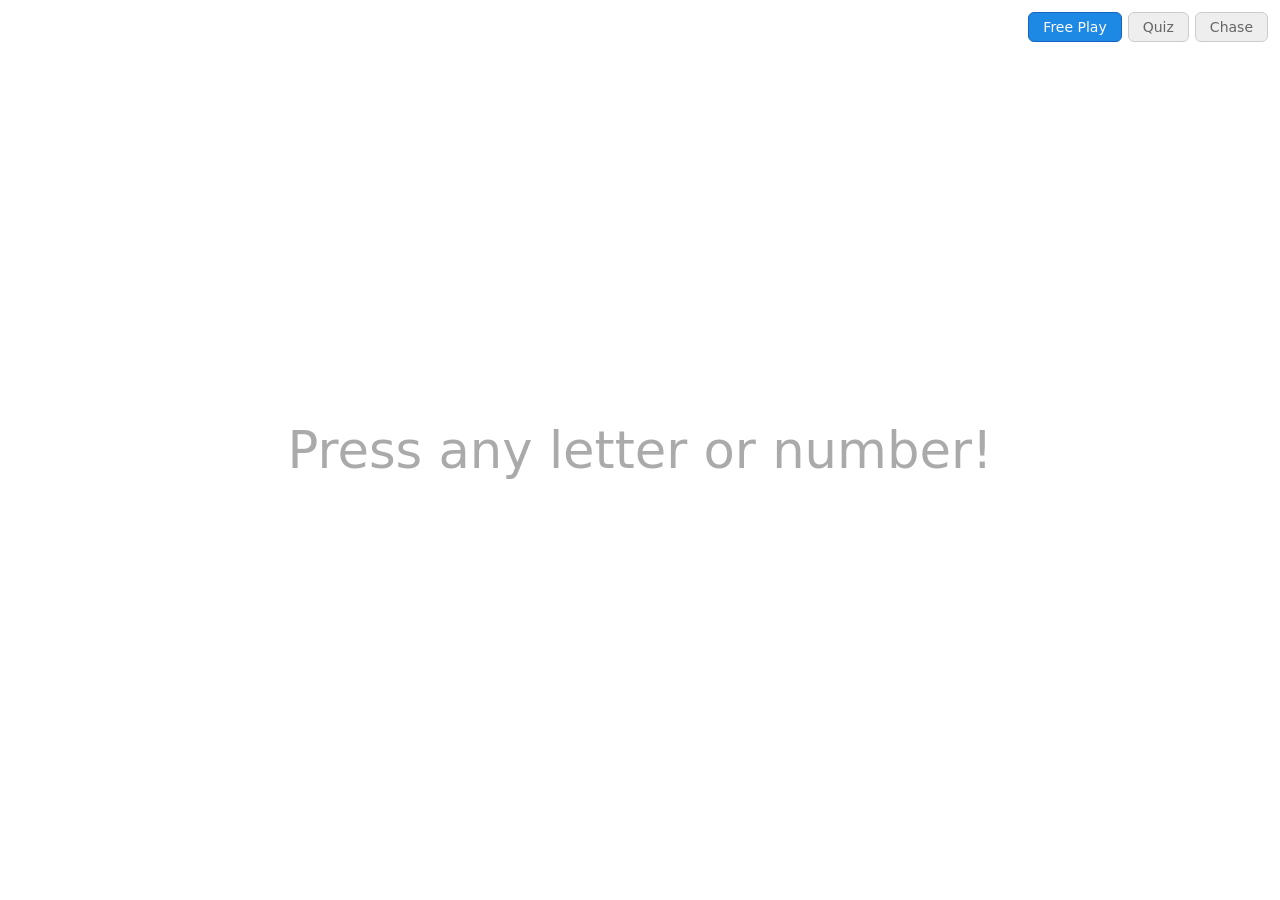
==== index.html @ ce47932e "Responsive height so keyboard isn't cut off on mobile" ====
<!DOCTYPE html>
<html lang="en">
<head>
<meta charset="UTF-8">
<meta name="viewport" content="width=device-width, initial-scale=1.0, maximum-scale=1.0, user-scalable=no">
<title>ABC App</title>
<style>
  * { margin: 0; padding: 0; box-sizing: border-box; }

  body {
    background: #fff;
    width: 100vw;
    height: 100vh; /* fallback for older browsers */
    height: 100dvh;
    overflow: hidden;
    display: flex;
    align-items: center;
    justify-content: center;
    font-family: system-ui, -apple-system, sans-serif;
    user-select: none;
    -webkit-user-select: none;
  }

  #hint {
    font-size: 4vw;
    color: #aaa;
    transition: opacity 0.5s;
  }

  #letter {
    font-size: 50vw;
    font-weight: bold;
    line-height: 1;
    display: none;
  }

  #letter.pop {
    animation: pop 0.2s ease-out;
  }

  #letter.fade-out {
    animation: fade-out 0.5s ease-out forwards;
  }

  @keyframes pop {
    from { transform: scale(0.5); }
    to   { transform: scale(1.0); }
  }

  @keyframes fade-out {
    from { opacity: 1; }
    to   { opacity: 0; }
  }

  /* Mode buttons */
  #mode-buttons {
    position: fixed;
    top: 12px;
    right: 12px;
    z-index: 100;
    display: flex;
    gap: 6px;
  }
  .mode-btn {
    background: #eee;
    border: 1px solid #ccc;
    border-radius: 6px;
    padding: 6px 14px;
    font-size: 14px;
    font-family: system-ui, -apple-system, sans-serif;
    color: #666;
    cursor: pointer;
  }
  .mode-btn:hover { background: #ddd; }
  .mode-btn.active {
    background: #1e88e5;
    border-color: #1565c0;
    color: #fff;
  }
  .mode-btn.active { pointer-events: none; }

  /* Thumbs down overlay */
  #thumbs-down {
    position: fixed;
    bottom: 10vh;
    left: 50%;
    transform: translateX(-50%);
    font-size: 15vw;
    display: none;
    z-index: 50;
    animation: shake 0.4s ease-out;
  }

  @keyframes shake {
    0%, 100% { transform: translateX(-50%) rotate(0deg); }
    20% { transform: translateX(-50%) rotate(-10deg); }
    40% { transform: translateX(-50%) rotate(10deg); }
    60% { transform: translateX(-50%) rotate(-5deg); }
    80% { transform: translateX(-50%) rotate(5deg); }
  }

  /* Celebration emojis */
  .celebration-emoji {
    position: fixed;
    z-index: 55;
    font-size: 12vw;
    pointer-events: none;
    animation: emoji-pop 1.5s ease-out forwards;
  }

  @keyframes emoji-pop {
    0%   { transform: scale(0) rotate(-20deg); opacity: 1; }
    30%  { transform: scale(1.2) rotate(5deg); opacity: 1; }
    50%  { transform: scale(1) rotate(0deg); opacity: 1; }
    100% { transform: scale(1.3) rotate(10deg); opacity: 0; }
  }

  /* Confetti particle */
  .confetti {
    position: fixed;
    pointer-events: none;
    z-index: 60;
    animation: confetti-burst var(--duration) ease-out forwards;
  }

  @keyframes confetti-burst {
    0% {
      transform: translate(0, 0) rotate(0deg);
      opacity: 1;
    }
    100% {
      transform: translate(var(--tx), var(--ty)) rotate(var(--rot));
      opacity: 0;
    }
  }

  #display-area {
    flex: 1;
    display: flex;
    align-items: center;
    justify-content: center;
  }

  #touch-grid {
    display: none;
  }

  @media (pointer: coarse) {
    body {
      flex-direction: column;
    }

    #display-area {
      flex: 0 0 55%;
    }

    #letter {
      font-size: 35vw;
    }

    #touch-grid {
      flex: 1;
      display: grid;
      grid-template-columns: repeat(9, 1fr);
      grid-template-rows: repeat(4, 1fr);
      gap: 4px;
      padding: 8px;
      width: 100%;
    }

    .grid-btn {
      border: none;
      border-radius: 8px;
      background: #f0f0f0;
      font-size: 5vw;
      font-weight: bold;
      font-family: system-ui, -apple-system, sans-serif;
      color: #333;
      cursor: pointer;
      -webkit-tap-highlight-color: transparent;
    }
    .grid-btn:active {
      background: #ddd;
      transform: scale(0.95);
    }

    #thumbs-down {
      bottom: auto;
      top: 35%;
      font-size: 10vw;
    }

    .celebration-emoji {
      font-size: 8vw;
    }
  }

  /* Chase mode */
  #chase-arena {
    display: none;
    position: fixed;
    inset: 0;
    z-index: 10;
  }

  .chase-char {
    position: absolute;
    font-weight: bold;
    line-height: 1;
    cursor: pointer;
    -webkit-tap-highlight-color: transparent;
  }
  .chase-char:active {
    transform: scale(0.9);
  }
</style>
</head>
<body>

<div id="mode-buttons">
  <button class="mode-btn active" data-mode="freeplay">Free Play</button>
  <button class="mode-btn" data-mode="quiz">Quiz</button>
  <button class="mode-btn" data-mode="chase">Chase</button>
</div>
<div id="display-area">
  <div id="hint">Press any letter or number!</div>
  <div id="letter"></div>
</div>
<div id="touch-grid"></div>
<div id="chase-arena"></div>
<div id="thumbs-down">👎</div>
<div id="confetti-container"></div>

<script>
const COLORS = [
  '#e53935', '#ff6d00', '#ffab00', '#43a047',
  '#1e88e5', '#8e24aa', '#d81b60', '#00897b',
  '#3949ab', '#f4511e'
];

const NUMBER_WORDS = {
  '0': 'zero', '1': 'one', '2': 'two', '3': 'three', '4': 'four',
  '5': 'five', '6': 'six', '7': 'seven', '8': 'eight', '9': 'nine'
};

const CHARS = 'ABCDEFGHIJKLMNOPQRSTUVWXYZ0123456789';

const hint = document.getElementById('hint');
const letter = document.getElementById('letter');
const modeBtns = document.querySelectorAll('.mode-btn');
const thumbsDown = document.getElementById('thumbs-down');
const touchGrid = document.getElementById('touch-grid');
const isTouch = window.matchMedia('(pointer: coarse)').matches;

let lastColor = '';
let mode = 'freeplay';
let currentTarget = '';
let quizLocked = false; // prevents input during correct-answer celebration
let fadeTimer = null;

// --- Chase state ---
const chaseArena = document.getElementById('chase-arena');
let chaseDifficulty = 0;
let chaseChars = [];
let chaseAnimId = null;
let chaseTarget = '';
let chasePaused = false;
let chaseRepeatId = null;
let lastFrameTime = 0;

// --- Audio ---
let audioCtx = null;
function getAudioCtx() {
  if (!audioCtx) audioCtx = new (window.AudioContext || window.webkitAudioContext)();
  if (audioCtx.state === 'suspended') audioCtx.resume();
  return audioCtx;
}

function playChime() {
  const ctx = getAudioCtx();
  const notes = [523.25, 659.25, 783.99]; // C5, E5, G5
  notes.forEach((freq, i) => {
    const osc = ctx.createOscillator();
    const gain = ctx.createGain();
    osc.type = 'sine';
    osc.frequency.value = freq;
    gain.gain.value = 0.15;
    gain.gain.setTargetAtTime(0, ctx.currentTime + i * 0.1 + 0.08, 0.02);
    osc.connect(gain);
    gain.connect(ctx.destination);
    osc.start(ctx.currentTime + i * 0.1);
    osc.stop(ctx.currentTime + i * 0.1 + 0.2);
  });
}

function playBuzzer() {
  const ctx = getAudioCtx();
  const osc = ctx.createOscillator();
  const gain = ctx.createGain();
  osc.type = 'sawtooth';
  osc.frequency.value = 200;
  gain.gain.value = 0.08;
  gain.gain.setTargetAtTime(0, ctx.currentTime + 0.25, 0.03);
  osc.connect(gain);
  gain.connect(ctx.destination);
  osc.start();
  osc.stop(ctx.currentTime + 0.35);
}

// --- Confetti ---
const confettiContainer = document.getElementById('confetti-container');

function spawnConfetti() {
  const count = 60;
  const shapes = ['square', 'circle'];
  for (let i = 0; i < count; i++) {
    const el = document.createElement('div');
    el.className = 'confetti';

    // Random size
    const size = 8 + Math.random() * 14;
    el.style.width = size + 'px';
    el.style.height = size + 'px';
    if (shapes[Math.floor(Math.random() * 2)] === 'circle') {
      el.style.borderRadius = '50%';
    }

    el.style.background = COLORS[Math.floor(Math.random() * COLORS.length)];

    // Start from center of screen
    el.style.left = '50vw';
    el.style.top = '50vh';

    // Random direction and distance via CSS custom properties
    const angle = Math.random() * 2 * Math.PI;
    const dist = 40 + Math.random() * 55;
    const tx = Math.cos(angle) * dist;
    const ty = Math.sin(angle) * dist;
    const rot = Math.random() * 720 - 360;
    const duration = 1.0 + Math.random() * 0.8;

    el.style.setProperty('--tx', tx + 'vw');
    el.style.setProperty('--ty', ty + 'vh');
    el.style.setProperty('--rot', rot + 'deg');
    el.style.setProperty('--duration', duration + 's');

    document.body.appendChild(el);

    // Cleanup after animation
    setTimeout(() => el.remove(), duration * 1000 + 50);
  }
}

// --- Celebration emojis ---
function showCelebrationEmojis() {
  const emojis = ['👍', '🎉'];
  const positions = [
    { left: '15vw', top: '25vh' },
    { right: '15vw', top: '25vh' },
  ];
  emojis.forEach((emoji, i) => {
    const el = document.createElement('div');
    el.className = 'celebration-emoji';
    el.textContent = emoji;
    Object.assign(el.style, positions[i]);
    document.body.appendChild(el);
    setTimeout(() => el.remove(), 1600);
  });
}

// --- Display helpers ---
function pickColor() {
  let color;
  do {
    color = COLORS[Math.floor(Math.random() * COLORS.length)];
  } while (color === lastColor);
  lastColor = color;
  return color;
}

function showChar(ch, color) {
  clearTimeout(fadeTimer);
  hint.style.display = 'none';
  letter.style.display = 'block';
  letter.style.opacity = '1';
  letter.textContent = ch;
  letter.style.color = color;
  letter.classList.remove('pop', 'fade-out');
  void letter.offsetWidth;
  letter.classList.add('pop');
}

function scheduleFade() {
  clearTimeout(fadeTimer);
  fadeTimer = setTimeout(() => {
    letter.classList.add('fade-out');
  }, 1500);
}

function speakChar(ch) {
  speechSynthesis.cancel();
  const text = NUMBER_WORDS[ch] || ch.toLowerCase();
  const u = new SpeechSynthesisUtterance(text);
  u.rate = 0.9;
  speechSynthesis.speak(u);
}

// --- Quiz logic ---
function pickQuizTarget() {
  let ch;
  do {
    ch = CHARS[Math.floor(Math.random() * CHARS.length)];
  } while (ch === currentTarget);
  currentTarget = ch;
}

function startQuizRound() {
  quizLocked = false;
  thumbsDown.style.display = 'none';
  pickQuizTarget();
  showChar(currentTarget, pickColor());
  speakChar(currentTarget);
}

function showThumbsDown() {
  thumbsDown.style.display = 'block';
  // Re-trigger shake animation
  thumbsDown.style.animation = 'none';
  void thumbsDown.offsetWidth;
  thumbsDown.style.animation = 'shake 0.4s ease-out';
  setTimeout(() => { thumbsDown.style.display = 'none'; }, 800);
}

// --- Chase mode ---
function getChaseParams() {
  const count = Math.min(3 + Math.floor(chaseDifficulty / 2), 8);
  const speed = 100 + chaseDifficulty * 10;
  const fontSize = Math.max(10, 18 - count);
  return { count, speed, fontSize };
}

function startChaseRound() {
  if (chaseAnimId) { cancelAnimationFrame(chaseAnimId); chaseAnimId = null; }
  chasePaused = false;
  thumbsDown.style.display = 'none';
  chaseChars.forEach(c => c.el.remove());
  chaseChars = [];

  const { count, speed, fontSize } = getChaseParams();
  const shuffled = CHARS.split('').sort(() => Math.random() - 0.5).slice(0, count);
  const colors = [...COLORS].sort(() => Math.random() - 0.5);
  chaseTarget = shuffled[Math.floor(Math.random() * shuffled.length)];

  shuffled.forEach((ch, i) => {
    const el = document.createElement('div');
    el.className = 'chase-char';
    el.textContent = ch;
    el.style.fontSize = fontSize + 'vmin';
    el.style.color = colors[i % colors.length];
    chaseArena.appendChild(el);
    chaseChars.push({ el, ch, x: 0, y: 0, vx: 0, vy: 0, w: 0, h: 0 });
  });

  // Measure after DOM insertion, then position and start animation
  requestAnimationFrame(() => {
    chaseChars.forEach(c => {
      c.w = c.el.offsetWidth;
      c.h = c.el.offsetHeight;
      c.x = Math.random() * (window.innerWidth - c.w);
      c.y = Math.random() * (window.innerHeight - c.h);
      const angle = Math.random() * 2 * Math.PI;
      c.vx = Math.cos(angle) * speed;
      c.vy = Math.sin(angle) * speed;
      c.el.style.left = c.x + 'px';
      c.el.style.top = c.y + 'px';
    });
    lastFrameTime = 0;
    chaseAnimId = requestAnimationFrame(animateChase);
  });

  speakChar(chaseTarget);
  clearInterval(chaseRepeatId);
  chaseRepeatId = setInterval(() => {
    if (!chasePaused) {
      const text = NUMBER_WORDS[chaseTarget] || chaseTarget.toLowerCase();
      const u = new SpeechSynthesisUtterance(text);
      u.rate = 0.9;
      speechSynthesis.speak(u);
    }
  }, 5000);
}

function animateChase(timestamp) {
  if (!lastFrameTime) lastFrameTime = timestamp;
  const dt = Math.min((timestamp - lastFrameTime) / 1000, 0.05);
  lastFrameTime = timestamp;

  if (!chasePaused) {
    const W = window.innerWidth;
    const H = window.innerHeight;
    chaseChars.forEach(c => {
      c.x += c.vx * dt;
      c.y += c.vy * dt;
      if (c.x < 0) { c.x = 0; c.vx = Math.abs(c.vx); }
      if (c.y < 0) { c.y = 0; c.vy = Math.abs(c.vy); }
      if (c.x + c.w > W) { c.x = W - c.w; c.vx = -Math.abs(c.vx); }
      if (c.y + c.h > H) { c.y = H - c.h; c.vy = -Math.abs(c.vy); }
      c.el.style.left = c.x + 'px';
      c.el.style.top = c.y + 'px';
    });

    // Character-to-character collisions
    for (let i = 0; i < chaseChars.length; i++) {
      for (let j = i + 1; j < chaseChars.length; j++) {
        const a = chaseChars[i], b = chaseChars[j];
        const overlapX = Math.min(a.x + a.w, b.x + b.w) - Math.max(a.x, b.x);
        const overlapY = Math.min(a.y + a.h, b.y + b.h) - Math.max(a.y, b.y);
        if (overlapX > 0 && overlapY > 0) {
          if (overlapX < overlapY) {
            const half = overlapX / 2;
            if (a.x < b.x) { a.x -= half; b.x += half; }
            else { a.x += half; b.x -= half; }
            const tmp = a.vx; a.vx = b.vx; b.vx = tmp;
          } else {
            const half = overlapY / 2;
            if (a.y < b.y) { a.y -= half; b.y += half; }
            else { a.y += half; b.y -= half; }
            const tmp = a.vy; a.vy = b.vy; b.vy = tmp;
          }
          a.el.style.left = a.x + 'px'; a.el.style.top = a.y + 'px';
          b.el.style.left = b.x + 'px'; b.el.style.top = b.y + 'px';
        }
      }
    }
  }

  chaseAnimId = requestAnimationFrame(animateChase);
}

function onChaseClick(e) {
  if (chasePaused) return;

  const x = e.clientX;
  const y = e.clientY;
  const margin = 30;

  const hits = chaseChars.filter(c =>
    x >= c.x - margin && x <= c.x + c.w + margin &&
    y >= c.y - margin && y <= c.y + c.h + margin
  );

  if (hits.length === 0) return;

  if (hits.some(c => c.ch === chaseTarget)) {
    chasePaused = true;
    chaseDifficulty = Math.min(chaseDifficulty + 1, 15);
    spawnConfetti();
    showCelebrationEmojis();
    playChime();
    setTimeout(startChaseRound, 2000);
  } else {
    chaseDifficulty = Math.max(chaseDifficulty - 1, 0);
    showThumbsDown();
    playBuzzer();
  }
}

chaseArena.addEventListener('click', onChaseClick);

function stopChase() {
  if (chaseAnimId) { cancelAnimationFrame(chaseAnimId); chaseAnimId = null; }
  clearInterval(chaseRepeatId);
  chaseChars.forEach(c => c.el.remove());
  chaseChars = [];
}

// --- Mode toggle ---
function setMode(newMode) {
  if (mode === 'chase') stopChase();

  mode = newMode;
  modeBtns.forEach(btn => btn.classList.toggle('active', btn.dataset.mode === mode));
  thumbsDown.style.display = 'none';
  quizLocked = false;

  const inChase = mode === 'chase';
  document.getElementById('display-area').style.display = inChase ? 'none' : '';
  touchGrid.style.display = inChase ? 'none' : '';
  chaseArena.style.display = inChase ? 'block' : 'none';

  if (mode === 'quiz') {
    startQuizRound();
  } else if (mode === 'chase') {
    chaseDifficulty = 0;
    startChaseRound();
  } else {
    letter.style.display = 'none';
    hint.style.display = 'block';
    hint.textContent = isTouch ? 'Tap any letter or number!' : 'Press any letter or number!';
    currentTarget = '';
  }
}

modeBtns.forEach(btn => {
  btn.addEventListener('click', function() {
    setMode(btn.dataset.mode);
    btn.blur();
  });
});

// --- Input handling ---
function handleChar(key) {
  if (mode === 'chase') return;
  if (mode === 'freeplay') {
    showChar(key, pickColor());
    speakChar(key);
    scheduleFade();
  } else {
    if (quizLocked) return;
    if (key === currentTarget) {
      quizLocked = true;
      spawnConfetti();
      showCelebrationEmojis();
      playChime();
      setTimeout(startQuizRound, 2000);
    } else {
      showThumbsDown();
      playBuzzer();
    }
  }
}

// --- Touch grid ---
CHARS.split('').forEach(ch => {
  const btn = document.createElement('button');
  btn.className = 'grid-btn';
  btn.textContent = ch;
  btn.addEventListener('click', () => handleChar(ch));
  touchGrid.appendChild(btn);
});

if (isTouch) {
  hint.textContent = 'Tap any letter or number!';
}

// --- Keydown handler ---
document.addEventListener('keydown', function(e) {
  if (e.metaKey || e.ctrlKey || e.altKey || e.repeat) return;
  const key = e.key.toUpperCase();
  if (!/^[A-Z0-9]$/.test(key)) return;
  e.preventDefault();
  handleChar(key);
});
</script>
</body>
</html>
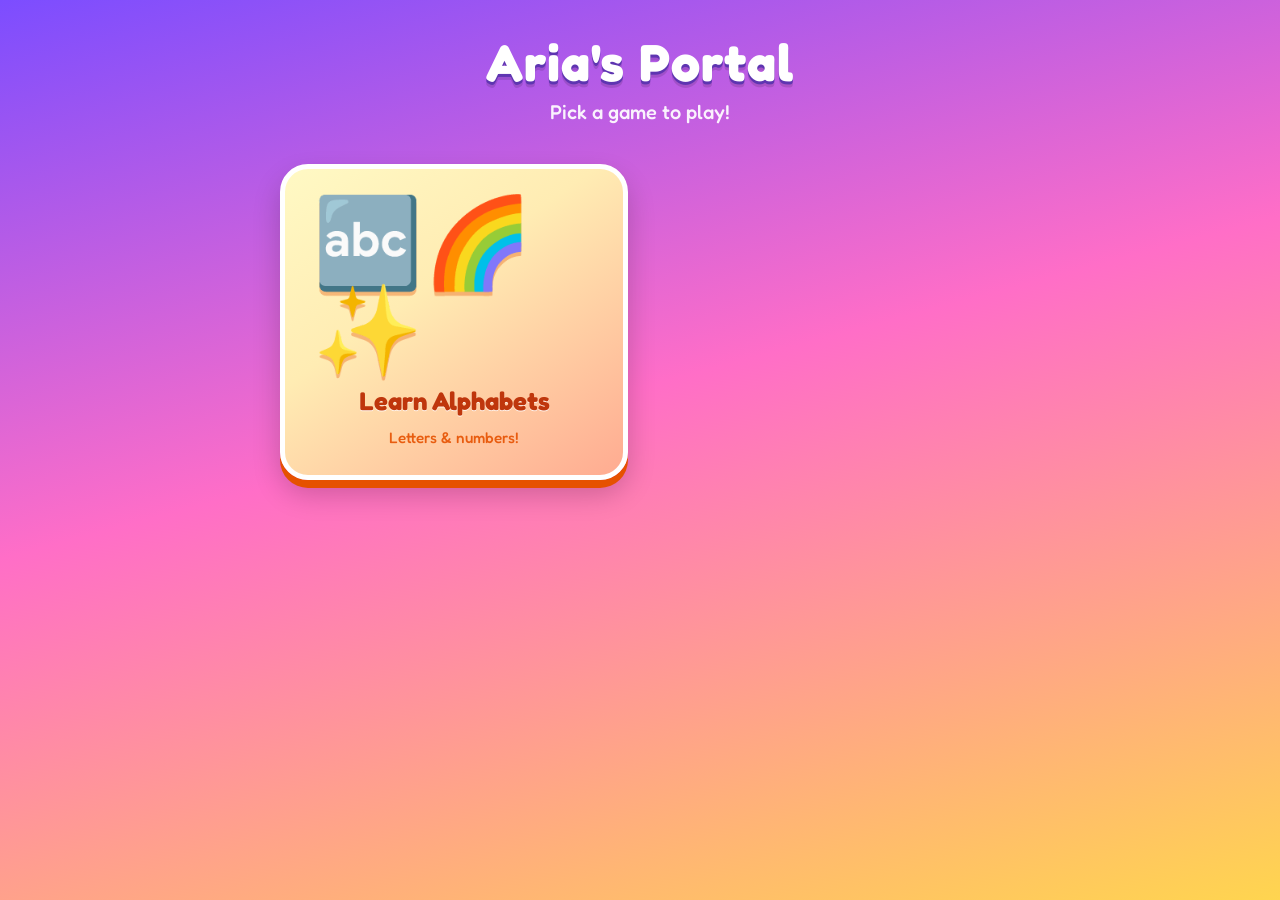
==== commit 7f3902a0: "Split portal and Learn Alphabets into index.html and alphabet.html Portal landing links to alphabet." ====
--- a/index.html
+++ b/index.html
@@ -3,654 +3,140 @@
 <head>
 <meta charset="UTF-8">
 <meta name="viewport" content="width=device-width, initial-scale=1.0, maximum-scale=1.0, user-scalable=no">
-<title>ABC App</title>
+<title>Aria's Portal</title>
+<link rel="preconnect" href="https://fonts.googleapis.com">
+<link rel="preconnect" href="https://fonts.gstatic.com" crossorigin>
+<link href="https://fonts.googleapis.com/css2?family=Fredoka:wght@500;600;700&display=swap" rel="stylesheet">
 <style>
   * { margin: 0; padding: 0; box-sizing: border-box; }
 
   body {
-    background: #fff;
-    width: 100vw;
-    height: 100vh; /* fallback for older browsers */
-    height: 100dvh;
-    overflow: hidden;
+    min-height: 100dvh;
+    width: 100%;
+    overflow: auto;
     display: flex;
+    flex-direction: column;
+    align-items: center;
+    padding: clamp(1rem, 4vw, 2rem);
+    font-family: "Fredoka", system-ui, sans-serif;
+    user-select: none;
+    -webkit-user-select: none;
+    background: linear-gradient(165deg, #7c4dff 0%, #ff6ec7 45%, #ffd54f 100%);
+  }
+
+  .portal-header {
+    text-align: center;
+    margin-bottom: clamp(1.25rem, 5vw, 2.5rem);
+  }
+
+  .portal-title {
+    font-size: clamp(2rem, 8vw, 3.25rem);
+    font-weight: 700;
+    color: #fff;
+    text-shadow:
+      0 3px 0 #5e35b1,
+      0 6px 0 rgba(0, 0, 0, 0.12);
+    letter-spacing: 0.02em;
+    line-height: 1.15;
+  }
+
+  .portal-sub {
+    margin-top: 0.5rem;
+    font-size: clamp(1rem, 3.5vw, 1.25rem);
+    font-weight: 500;
+    color: rgba(255, 255, 255, 0.92);
+  }
+
+  .game-grid {
+    display: grid;
+    grid-template-columns: repeat(auto-fill, minmax(min(280px, 100%), 1fr));
+    gap: clamp(1rem, 4vw, 1.5rem);
+    width: 100%;
+    max-width: 720px;
+  }
+
+  .game-tile {
+    display: flex;
+    flex-direction: column;
     align-items: center;
     justify-content: center;
-    font-family: system-ui, -apple-system, sans-serif;
-    user-select: none;
-    -webkit-user-select: none;
+    gap: 0.75rem;
+    padding: clamp(1.25rem, 4vw, 1.75rem);
+    border-radius: 28px;
+    text-decoration: none;
+    color: inherit;
+    background: linear-gradient(145deg, #fff9c4 0%, #ffecb3 40%, #ffab91 100%);
+    border: 5px solid #fff;
+    box-shadow:
+      0 8px 0 #e65100,
+      0 14px 28px rgba(0, 0, 0, 0.2);
+    transform: translateY(0);
+    transition: transform 0.15s ease, box-shadow 0.15s ease;
+    -webkit-tap-highlight-color: transparent;
+    cursor: pointer;
   }
 
-  #hint {
-    font-size: 4vw;
-    color: #aaa;
-    transition: opacity 0.5s;
+  .game-tile:hover {
+    transform: translateY(-4px) scale(1.02);
+    box-shadow:
+      0 12px 0 #e65100,
+      0 18px 32px rgba(0, 0, 0, 0.22);
   }
 
-  #letter {
-    font-size: 50vw;
-    font-weight: bold;
-    line-height: 1;
-    display: none;
+  .game-tile:active {
+    transform: translateY(4px) scale(0.98);
+    box-shadow:
+      0 4px 0 #e65100,
+      0 8px 16px rgba(0, 0, 0, 0.18);
   }
 
-  #letter.pop {
-    animation: pop 0.2s ease-out;
+  .game-tile__art {
+    font-size: clamp(4rem, 18vw, 5.5rem);
+    line-height: 1;
+    filter: drop-shadow(0 4px 0 rgba(230, 81, 0, 0.35));
+    animation: tile-wiggle 2.5s ease-in-out infinite;
   }
 
-  #letter.fade-out {
-    animation: fade-out 0.5s ease-out forwards;
+  @keyframes tile-wiggle {
+    0%, 100% { transform: rotate(-3deg) scale(1); }
+    50% { transform: rotate(3deg) scale(1.05); }
   }
 
-  @keyframes pop {
-    from { transform: scale(0.5); }
-    to   { transform: scale(1.0); }
+  @media (prefers-reduced-motion: reduce) {
+    .game-tile__art { animation: none; }
+    .game-tile { transition: none; }
+    .game-tile:hover { transform: none; }
   }
 
-  @keyframes fade-out {
-    from { opacity: 1; }
-    to   { opacity: 0; }
+  .game-tile__label {
+    font-size: clamp(1.25rem, 4.5vw, 1.6rem);
+    font-weight: 700;
+    color: #bf360c;
+    text-align: center;
+    text-shadow: 0 1px 0 rgba(255, 255, 255, 0.8);
   }
 
-  /* Mode buttons */
-  #mode-buttons {
-    position: fixed;
-    top: 12px;
-    right: 12px;
-    z-index: 100;
-    display: flex;
-    gap: 6px;
-  }
-  .mode-btn {
-    background: #eee;
-    border: 1px solid #ccc;
-    border-radius: 6px;
-    padding: 6px 14px;
-    font-size: 14px;
-    font-family: system-ui, -apple-system, sans-serif;
-    color: #666;
-    cursor: pointer;
-  }
-  .mode-btn:hover { background: #ddd; }
-  .mode-btn.active {
-    background: #1e88e5;
-    border-color: #1565c0;
-    color: #fff;
-  }
-  .mode-btn.active { pointer-events: none; }
-
-  /* Thumbs down overlay */
-  #thumbs-down {
-    position: fixed;
-    bottom: 10vh;
-    left: 50%;
-    transform: translateX(-50%);
-    font-size: 15vw;
-    display: none;
-    z-index: 50;
-    animation: shake 0.4s ease-out;
-  }
-
-  @keyframes shake {
-    0%, 100% { transform: translateX(-50%) rotate(0deg); }
-    20% { transform: translateX(-50%) rotate(-10deg); }
-    40% { transform: translateX(-50%) rotate(10deg); }
-    60% { transform: translateX(-50%) rotate(-5deg); }
-    80% { transform: translateX(-50%) rotate(5deg); }
-  }
-
-  /* Celebration emojis */
-  .celebration-emoji {
-    position: fixed;
-    z-index: 55;
-    font-size: 12vw;
-    pointer-events: none;
-    animation: emoji-pop 1.5s ease-out forwards;
-  }
-
-  @keyframes emoji-pop {
-    0%   { transform: scale(0) rotate(-20deg); opacity: 1; }
-    30%  { transform: scale(1.2) rotate(5deg); opacity: 1; }
-    50%  { transform: scale(1) rotate(0deg); opacity: 1; }
-    100% { transform: scale(1.3) rotate(10deg); opacity: 0; }
-  }
-
-  /* Confetti particle */
-  .confetti {
-    position: fixed;
-    pointer-events: none;
-    z-index: 60;
-    animation: confetti-burst var(--duration) ease-out forwards;
-  }
-
-  @keyframes confetti-burst {
-    0% {
-      transform: translate(0, 0) rotate(0deg);
-      opacity: 1;
-    }
-    100% {
-      transform: translate(var(--tx), var(--ty)) rotate(var(--rot));
-      opacity: 0;
-    }
-  }
-
-  #display-area {
-    flex: 1;
-    display: flex;
-    align-items: center;
-    justify-content: center;
-  }
-
-  #touch-grid {
-    display: none;
-  }
-
-  @media (pointer: coarse) {
-    body {
-      flex-direction: column;
-    }
-
-    #display-area {
-      flex: 0 0 55%;
-    }
-
-    #letter {
-      font-size: 35vw;
-    }
-
-    #touch-grid {
-      flex: 1;
-      display: grid;
-      grid-template-columns: repeat(9, 1fr);
-      grid-template-rows: repeat(4, 1fr);
-      gap: 4px;
-      padding: 8px;
-      width: 100%;
-    }
-
-    .grid-btn {
-      border: none;
-      border-radius: 8px;
-      background: #f0f0f0;
-      font-size: 5vw;
-      font-weight: bold;
-      font-family: system-ui, -apple-system, sans-serif;
-      color: #333;
-      cursor: pointer;
-      -webkit-tap-highlight-color: transparent;
-    }
-    .grid-btn:active {
-      background: #ddd;
-      transform: scale(0.95);
-    }
-
-    #thumbs-down {
-      bottom: auto;
-      top: 35%;
-      font-size: 10vw;
-    }
-
-    .celebration-emoji {
-      font-size: 8vw;
-    }
-  }
-
-  /* Chase mode */
-  #chase-arena {
-    display: none;
-    position: fixed;
-    inset: 0;
-    z-index: 10;
-  }
-
-  .chase-char {
-    position: absolute;
-    font-weight: bold;
-    line-height: 1;
-    cursor: pointer;
-    -webkit-tap-highlight-color: transparent;
-  }
-  .chase-char:active {
-    transform: scale(0.9);
+  .game-tile__hint {
+    font-size: 0.95rem;
+    font-weight: 500;
+    color: #e65100;
+    opacity: 0.9;
   }
 </style>
 </head>
 <body>
-
-<div id="mode-buttons">
-  <button class="mode-btn active" data-mode="freeplay">Free Play</button>
-  <button class="mode-btn" data-mode="quiz">Quiz</button>
-  <button class="mode-btn" data-mode="chase">Chase</button>
-</div>
-<div id="display-area">
-  <div id="hint">Press any letter or number!</div>
-  <div id="letter"></div>
-</div>
-<div id="touch-grid"></div>
-<div id="chase-arena"></div>
-<div id="thumbs-down">👎</div>
-<div id="confetti-container"></div>
-
-<script>
-const COLORS = [
-  '#e53935', '#ff6d00', '#ffab00', '#43a047',
-  '#1e88e5', '#8e24aa', '#d81b60', '#00897b',
-  '#3949ab', '#f4511e'
-];
-
-const NUMBER_WORDS = {
-  '0': 'zero', '1': 'one', '2': 'two', '3': 'three', '4': 'four',
-  '5': 'five', '6': 'six', '7': 'seven', '8': 'eight', '9': 'nine'
-};
-
-const CHARS = 'ABCDEFGHIJKLMNOPQRSTUVWXYZ0123456789';
-
-const hint = document.getElementById('hint');
-const letter = document.getElementById('letter');
-const modeBtns = document.querySelectorAll('.mode-btn');
-const thumbsDown = document.getElementById('thumbs-down');
-const touchGrid = document.getElementById('touch-grid');
-const isTouch = window.matchMedia('(pointer: coarse)').matches;
-
-let lastColor = '';
-let mode = 'freeplay';
-let currentTarget = '';
-let quizLocked = false; // prevents input during correct-answer celebration
-let fadeTimer = null;
-
-// --- Chase state ---
-const chaseArena = document.getElementById('chase-arena');
-let chaseDifficulty = 0;
-let chaseChars = [];
-let chaseAnimId = null;
-let chaseTarget = '';
-let chasePaused = false;
-let chaseRepeatId = null;
-let lastFrameTime = 0;
-
-// --- Audio ---
-let audioCtx = null;
-function getAudioCtx() {
-  if (!audioCtx) audioCtx = new (window.AudioContext || window.webkitAudioContext)();
-  if (audioCtx.state === 'suspended') audioCtx.resume();
-  return audioCtx;
-}
-
-function playChime() {
-  const ctx = getAudioCtx();
-  const notes = [523.25, 659.25, 783.99]; // C5, E5, G5
-  notes.forEach((freq, i) => {
-    const osc = ctx.createOscillator();
-    const gain = ctx.createGain();
-    osc.type = 'sine';
-    osc.frequency.value = freq;
-    gain.gain.value = 0.15;
-    gain.gain.setTargetAtTime(0, ctx.currentTime + i * 0.1 + 0.08, 0.02);
-    osc.connect(gain);
-    gain.connect(ctx.destination);
-    osc.start(ctx.currentTime + i * 0.1);
-    osc.stop(ctx.currentTime + i * 0.1 + 0.2);
-  });
-}
-
-function playBuzzer() {
-  const ctx = getAudioCtx();
-  const osc = ctx.createOscillator();
-  const gain = ctx.createGain();
-  osc.type = 'sawtooth';
-  osc.frequency.value = 200;
-  gain.gain.value = 0.08;
-  gain.gain.setTargetAtTime(0, ctx.currentTime + 0.25, 0.03);
-  osc.connect(gain);
-  gain.connect(ctx.destination);
-  osc.start();
-  osc.stop(ctx.currentTime + 0.35);
-}
-
-// --- Confetti ---
-const confettiContainer = document.getElementById('confetti-container');
-
-function spawnConfetti() {
-  const count = 60;
-  const shapes = ['square', 'circle'];
-  for (let i = 0; i < count; i++) {
-    const el = document.createElement('div');
-    el.className = 'confetti';
-
-    // Random size
-    const size = 8 + Math.random() * 14;
-    el.style.width = size + 'px';
-    el.style.height = size + 'px';
-    if (shapes[Math.floor(Math.random() * 2)] === 'circle') {
-      el.style.borderRadius = '50%';
-    }
-
-    el.style.background = COLORS[Math.floor(Math.random() * COLORS.length)];
-
-    // Start from center of screen
-    el.style.left = '50vw';
-    el.style.top = '50vh';
-
-    // Random direction and distance via CSS custom properties
-    const angle = Math.random() * 2 * Math.PI;
-    const dist = 40 + Math.random() * 55;
-    const tx = Math.cos(angle) * dist;
-    const ty = Math.sin(angle) * dist;
-    const rot = Math.random() * 720 - 360;
-    const duration = 1.0 + Math.random() * 0.8;
-
-    el.style.setProperty('--tx', tx + 'vw');
-    el.style.setProperty('--ty', ty + 'vh');
-    el.style.setProperty('--rot', rot + 'deg');
-    el.style.setProperty('--duration', duration + 's');
-
-    document.body.appendChild(el);
-
-    // Cleanup after animation
-    setTimeout(() => el.remove(), duration * 1000 + 50);
-  }
-}
-
-// --- Celebration emojis ---
-function showCelebrationEmojis() {
-  const emojis = ['👍', '🎉'];
-  const positions = [
-    { left: '15vw', top: '25vh' },
-    { right: '15vw', top: '25vh' },
-  ];
-  emojis.forEach((emoji, i) => {
-    const el = document.createElement('div');
-    el.className = 'celebration-emoji';
-    el.textContent = emoji;
-    Object.assign(el.style, positions[i]);
-    document.body.appendChild(el);
-    setTimeout(() => el.remove(), 1600);
-  });
-}
-
-// --- Display helpers ---
-function pickColor() {
-  let color;
-  do {
-    color = COLORS[Math.floor(Math.random() * COLORS.length)];
-  } while (color === lastColor);
-  lastColor = color;
-  return color;
-}
-
-function showChar(ch, color) {
-  clearTimeout(fadeTimer);
-  hint.style.display = 'none';
-  letter.style.display = 'block';
-  letter.style.opacity = '1';
-  letter.textContent = ch;
-  letter.style.color = color;
-  letter.classList.remove('pop', 'fade-out');
-  void letter.offsetWidth;
-  letter.classList.add('pop');
-}
-
-function scheduleFade() {
-  clearTimeout(fadeTimer);
-  fadeTimer = setTimeout(() => {
-    letter.classList.add('fade-out');
-  }, 1500);
-}
-
-function speakChar(ch) {
-  speechSynthesis.cancel();
-  const text = NUMBER_WORDS[ch] || ch.toLowerCase();
-  const u = new SpeechSynthesisUtterance(text);
-  u.rate = 0.9;
-  speechSynthesis.speak(u);
-}
-
-// --- Quiz logic ---
-function pickQuizTarget() {
-  let ch;
-  do {
-    ch = CHARS[Math.floor(Math.random() * CHARS.length)];
-  } while (ch === currentTarget);
-  currentTarget = ch;
-}
-
-function startQuizRound() {
-  quizLocked = false;
-  thumbsDown.style.display = 'none';
-  pickQuizTarget();
-  showChar(currentTarget, pickColor());
-  speakChar(currentTarget);
-}
-
-function showThumbsDown() {
-  thumbsDown.style.display = 'block';
-  // Re-trigger shake animation
-  thumbsDown.style.animation = 'none';
-  void thumbsDown.offsetWidth;
-  thumbsDown.style.animation = 'shake 0.4s ease-out';
-  setTimeout(() => { thumbsDown.style.display = 'none'; }, 800);
-}
-
-// --- Chase mode ---
-function getChaseParams() {
-  const count = Math.min(3 + Math.floor(chaseDifficulty / 2), 8);
-  const speed = 100 + chaseDifficulty * 10;
-  const fontSize = Math.max(10, 18 - count);
-  return { count, speed, fontSize };
-}
-
-function startChaseRound() {
-  if (chaseAnimId) { cancelAnimationFrame(chaseAnimId); chaseAnimId = null; }
-  chasePaused = false;
-  thumbsDown.style.display = 'none';
-  chaseChars.forEach(c => c.el.remove());
-  chaseChars = [];
-
-  const { count, speed, fontSize } = getChaseParams();
-  const shuffled = CHARS.split('').sort(() => Math.random() - 0.5).slice(0, count);
-  const colors = [...COLORS].sort(() => Math.random() - 0.5);
-  chaseTarget = shuffled[Math.floor(Math.random() * shuffled.length)];
-
-  shuffled.forEach((ch, i) => {
-    const el = document.createElement('div');
-    el.className = 'chase-char';
-    el.textContent = ch;
-    el.style.fontSize = fontSize + 'vmin';
-    el.style.color = colors[i % colors.length];
-    chaseArena.appendChild(el);
-    chaseChars.push({ el, ch, x: 0, y: 0, vx: 0, vy: 0, w: 0, h: 0 });
-  });
-
-  // Measure after DOM insertion, then position and start animation
-  requestAnimationFrame(() => {
-    chaseChars.forEach(c => {
-      c.w = c.el.offsetWidth;
-      c.h = c.el.offsetHeight;
-      c.x = Math.random() * (window.innerWidth - c.w);
-      c.y = Math.random() * (window.innerHeight - c.h);
-      const angle = Math.random() * 2 * Math.PI;
-      c.vx = Math.cos(angle) * speed;
-      c.vy = Math.sin(angle) * speed;
-      c.el.style.left = c.x + 'px';
-      c.el.style.top = c.y + 'px';
-    });
-    lastFrameTime = 0;
-    chaseAnimId = requestAnimationFrame(animateChase);
-  });
-
-  speakChar(chaseTarget);
-  clearInterval(chaseRepeatId);
-  chaseRepeatId = setInterval(() => {
-    if (!chasePaused) {
-      const text = NUMBER_WORDS[chaseTarget] || chaseTarget.toLowerCase();
-      const u = new SpeechSynthesisUtterance(text);
-      u.rate = 0.9;
-      speechSynthesis.speak(u);
-    }
-  }, 5000);
-}
-
-function animateChase(timestamp) {
-  if (!lastFrameTime) lastFrameTime = timestamp;
-  const dt = Math.min((timestamp - lastFrameTime) / 1000, 0.05);
-  lastFrameTime = timestamp;
-
-  if (!chasePaused) {
-    const W = window.innerWidth;
-    const H = window.innerHeight;
-    chaseChars.forEach(c => {
-      c.x += c.vx * dt;
-      c.y += c.vy * dt;
-      if (c.x < 0) { c.x = 0; c.vx = Math.abs(c.vx); }
-      if (c.y < 0) { c.y = 0; c.vy = Math.abs(c.vy); }
-      if (c.x + c.w > W) { c.x = W - c.w; c.vx = -Math.abs(c.vx); }
-      if (c.y + c.h > H) { c.y = H - c.h; c.vy = -Math.abs(c.vy); }
-      c.el.style.left = c.x + 'px';
-      c.el.style.top = c.y + 'px';
-    });
-
-    // Character-to-character collisions
-    for (let i = 0; i < chaseChars.length; i++) {
-      for (let j = i + 1; j < chaseChars.length; j++) {
-        const a = chaseChars[i], b = chaseChars[j];
-        const overlapX = Math.min(a.x + a.w, b.x + b.w) - Math.max(a.x, b.x);
-        const overlapY = Math.min(a.y + a.h, b.y + b.h) - Math.max(a.y, b.y);
-        if (overlapX > 0 && overlapY > 0) {
-          if (overlapX < overlapY) {
-            const half = overlapX / 2;
-            if (a.x < b.x) { a.x -= half; b.x += half; }
-            else { a.x += half; b.x -= half; }
-            const tmp = a.vx; a.vx = b.vx; b.vx = tmp;
-          } else {
-            const half = overlapY / 2;
-            if (a.y < b.y) { a.y -= half; b.y += half; }
-            else { a.y += half; b.y -= half; }
-            const tmp = a.vy; a.vy = b.vy; b.vy = tmp;
-          }
-          a.el.style.left = a.x + 'px'; a.el.style.top = a.y + 'px';
-          b.el.style.left = b.x + 'px'; b.el.style.top = b.y + 'px';
-        }
-      }
-    }
-  }
-
-  chaseAnimId = requestAnimationFrame(animateChase);
-}
-
-function onChaseClick(e) {
-  if (chasePaused) return;
-
-  const x = e.clientX;
-  const y = e.clientY;
-  const margin = 30;
-
-  const hits = chaseChars.filter(c =>
-    x >= c.x - margin && x <= c.x + c.w + margin &&
-    y >= c.y - margin && y <= c.y + c.h + margin
-  );
-
-  if (hits.length === 0) return;
-
-  if (hits.some(c => c.ch === chaseTarget)) {
-    chasePaused = true;
-    chaseDifficulty = Math.min(chaseDifficulty + 1, 15);
-    spawnConfetti();
-    showCelebrationEmojis();
-    playChime();
-    setTimeout(startChaseRound, 2000);
-  } else {
-    chaseDifficulty = Math.max(chaseDifficulty - 1, 0);
-    showThumbsDown();
-    playBuzzer();
-  }
-}
-
-chaseArena.addEventListener('click', onChaseClick);
-
-function stopChase() {
-  if (chaseAnimId) { cancelAnimationFrame(chaseAnimId); chaseAnimId = null; }
-  clearInterval(chaseRepeatId);
-  chaseChars.forEach(c => c.el.remove());
-  chaseChars = [];
-}
-
-// --- Mode toggle ---
-function setMode(newMode) {
-  if (mode === 'chase') stopChase();
-
-  mode = newMode;
-  modeBtns.forEach(btn => btn.classList.toggle('active', btn.dataset.mode === mode));
-  thumbsDown.style.display = 'none';
-  quizLocked = false;
-
-  const inChase = mode === 'chase';
-  document.getElementById('display-area').style.display = inChase ? 'none' : '';
-  touchGrid.style.display = inChase ? 'none' : '';
-  chaseArena.style.display = inChase ? 'block' : 'none';
-
-  if (mode === 'quiz') {
-    startQuizRound();
-  } else if (mode === 'chase') {
-    chaseDifficulty = 0;
-    startChaseRound();
-  } else {
-    letter.style.display = 'none';
-    hint.style.display = 'block';
-    hint.textContent = isTouch ? 'Tap any letter or number!' : 'Press any letter or number!';
-    currentTarget = '';
-  }
-}
-
-modeBtns.forEach(btn => {
-  btn.addEventListener('click', function() {
-    setMode(btn.dataset.mode);
-    btn.blur();
-  });
-});
-
-// --- Input handling ---
-function handleChar(key) {
-  if (mode === 'chase') return;
-  if (mode === 'freeplay') {
-    showChar(key, pickColor());
-    speakChar(key);
-    scheduleFade();
-  } else {
-    if (quizLocked) return;
-    if (key === currentTarget) {
-      quizLocked = true;
-      spawnConfetti();
-      showCelebrationEmojis();
-      playChime();
-      setTimeout(startQuizRound, 2000);
-    } else {
-      showThumbsDown();
-      playBuzzer();
-    }
-  }
-}
-
-// --- Touch grid ---
-CHARS.split('').forEach(ch => {
-  const btn = document.createElement('button');
-  btn.className = 'grid-btn';
-  btn.textContent = ch;
-  btn.addEventListener('click', () => handleChar(ch));
-  touchGrid.appendChild(btn);
-});
-
-if (isTouch) {
-  hint.textContent = 'Tap any letter or number!';
-}
-
-// --- Keydown handler ---
-document.addEventListener('keydown', function(e) {
-  if (e.metaKey || e.ctrlKey || e.altKey || e.repeat) return;
-  const key = e.key.toUpperCase();
-  if (!/^[A-Z0-9]$/.test(key)) return;
-  e.preventDefault();
-  handleChar(key);
-});
-</script>
+<main aria-label="Game portal">
+  <header class="portal-header">
+    <h1 class="portal-title">Aria's Portal</h1>
+    <p class="portal-sub">Pick a game to play!</p>
+  </header>
+  <div class="game-grid">
+    <a class="game-tile" href="alphabet.html" id="tile-alphabets">
+      <span class="game-tile__art" aria-hidden="true">🔤🌈✨</span>
+      <span class="game-tile__label">Learn Alphabets</span>
+      <span class="game-tile__hint">Letters &amp; numbers!</span>
+    </a>
+  </div>
+</main>
 </body>
 </html>
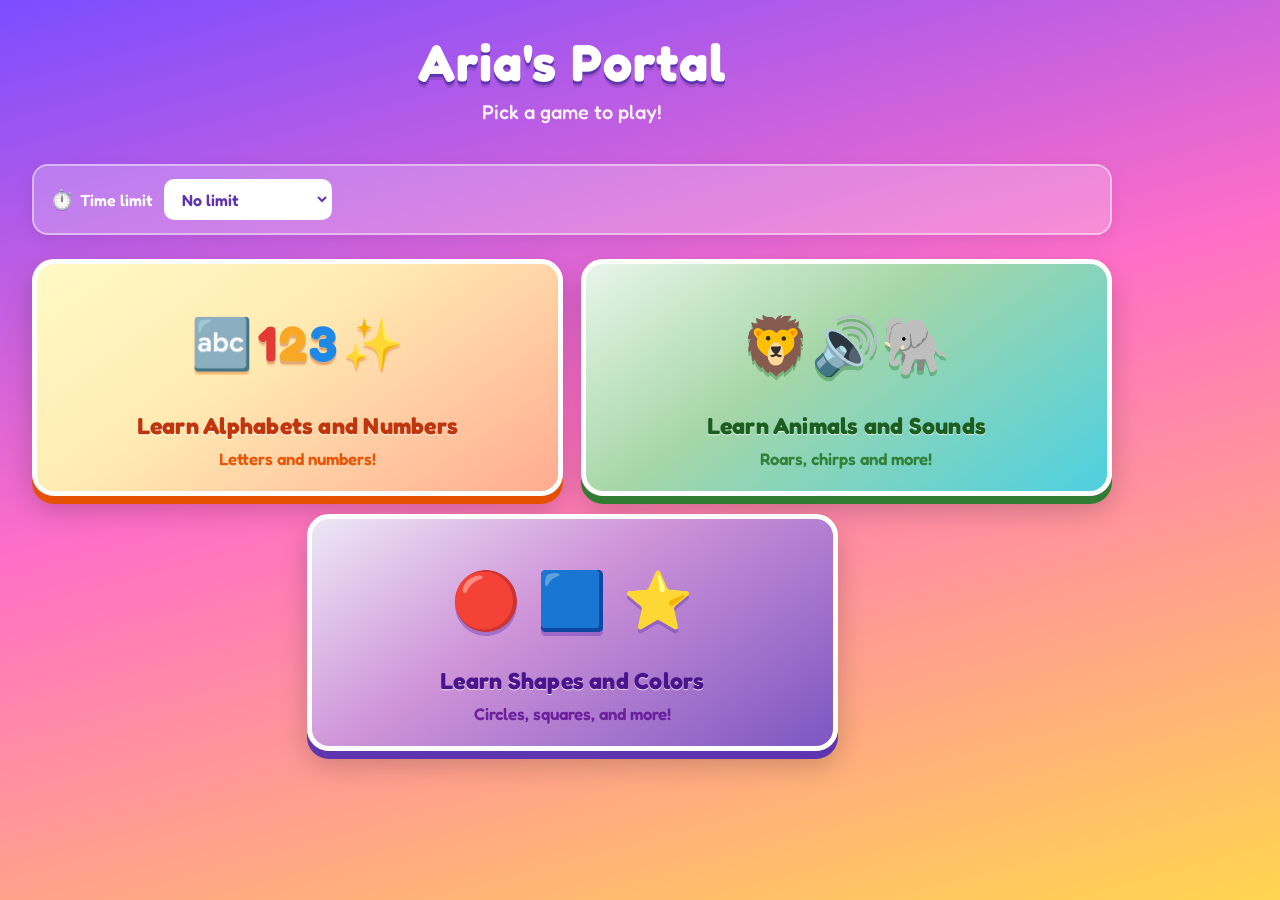
==== commit 1ad16947: "fix(portal): shared play timer across games and restore time limit UI Store one deadline in sessionS" ====
--- a/index.html
+++ b/index.html
@@ -24,6 +24,13 @@
     background: linear-gradient(165deg, #7c4dff 0%, #ff6ec7 45%, #ffd54f 100%);
   }
 
+  /* align-items: center shrink-wraps flex children; grid needs a full-width main so % widths and auto-fit see the real viewport. */
+  main {
+    align-self: stretch;
+    width: 100%;
+    max-width: min(1080px, 100%);
+  }
+
   .portal-header {
     text-align: center;
     margin-bottom: clamp(1.25rem, 5vw, 2.5rem);
@@ -48,21 +55,51 @@
   }
 
   .game-grid {
+    --game-grid-gap: clamp(0.65rem, 2vw, 1.15rem);
+    container-type: inline-size;
+    container-name: portal-game-grid;
     display: grid;
-    grid-template-columns: repeat(auto-fill, minmax(min(280px, 100%), 1fr));
-    gap: clamp(1rem, 4vw, 1.5rem);
+    /* At most 2 columns when wide: min track is max(15rem, half row). Narrow phones stay 1 column. */
+    grid-template-columns: repeat(
+      auto-fit,
+      minmax(
+        max(15rem, min(100%, calc((100% - var(--game-grid-gap)) / 2))),
+        1fr
+      )
+    );
+    align-items: stretch;
+    justify-items: stretch;
+    gap: var(--game-grid-gap);
     width: 100%;
-    max-width: 720px;
+    max-width: min(1080px, 100%);
+    margin-inline: auto;
+    padding-bottom: 6px;
+  }
+
+  /* Third tile sits on its own row when the grid is 2 columns wide (not three in one line). */
+  .game-grid .game-tile:nth-child(3) {
+    grid-column: 1 / -1;
+  }
+
+  @container portal-game-grid (min-width: 31.5rem) {
+    .game-grid .game-tile:nth-child(3) {
+      justify-self: center;
+      width: min(100%, calc((100% - var(--game-grid-gap)) / 2));
+    }
   }
 
   .game-tile {
+    container-type: inline-size;
+    width: 100%;
+    min-width: 0;
+    max-width: none;
     display: flex;
     flex-direction: column;
     align-items: center;
-    justify-content: center;
-    gap: 0.75rem;
-    padding: clamp(1.25rem, 4vw, 1.75rem);
-    border-radius: 28px;
+    justify-content: flex-start;
+    gap: 0.5rem;
+    padding: clamp(0.85rem, 2.8vw, 1.25rem);
+    border-radius: 22px;
     text-decoration: none;
     color: inherit;
     background: linear-gradient(145deg, #fff9c4 0%, #ffecb3 40%, #ffab91 100%);
@@ -90,37 +127,291 @@
       0 8px 16px rgba(0, 0, 0, 0.18);
   }
 
+  /* Art grows to fill space above titles (equal tile heights); emoji scale with tile width */
   .game-tile__art {
-    font-size: clamp(4rem, 18vw, 5.5rem);
+    display: flex;
+    align-items: center;
+    justify-content: center;
+    flex: 1 1 0;
+    min-height: clamp(4.25rem, 24vw, 6.25rem);
+    width: 100%;
+    box-sizing: border-box;
+    font-size: clamp(2rem, 11vw, 3.35rem);
     line-height: 1;
-    filter: drop-shadow(0 4px 0 rgba(230, 81, 0, 0.35));
+    overflow: hidden;
+    filter: drop-shadow(0 3px 0 rgba(230, 81, 0, 0.32));
     animation: tile-wiggle 2.5s ease-in-out infinite;
   }
 
+  @supports (font-size: 1cqi) {
+    .game-tile__art {
+      min-height: clamp(4.25rem, 42cqi, 7.5rem);
+      font-size: clamp(2rem, 26cqi, 3.5rem);
+    }
+  }
+
+  .game-tile__art--letters {
+    display: inline-flex;
+    align-items: center;
+    justify-content: center;
+    flex-wrap: nowrap;
+    gap: 0.08em;
+    font-family: "Fredoka", system-ui, sans-serif;
+    font-weight: 800;
+    font-size: clamp(1.75rem, 10vw, 3rem);
+    animation: tile-wiggle-letters 2.5s ease-in-out infinite;
+  }
+
+  @supports (font-size: 1cqi) {
+    .game-tile__art--letters {
+      font-size: clamp(1.75rem, 22cqi, 3.1rem);
+    }
+  }
+
+  @keyframes tile-wiggle-letters {
+    0%, 100% { transform: rotate(-2deg) scale(1); }
+    50% { transform: rotate(2deg) scale(1.02); }
+  }
+
+  .game-tile__art--letters .game-tile__art__nums {
+    display: inline-flex;
+    align-items: center;
+    gap: 0.04em;
+    margin: 0 0.02em;
+    line-height: 1;
+  }
+
+  .game-tile__art--letters .game-tile__art__n {
+    display: inline-block;
+    line-height: 1;
+    text-shadow:
+      0 2px 0 rgba(0, 0, 0, 0.12),
+      0 1px 0 rgba(255, 255, 255, 0.35);
+  }
+
+  .game-tile__art__n--1 {
+    color: #e53935;
+  }
+
+  .game-tile__art__n--2 {
+    color: #f9a825;
+  }
+
+  .game-tile__art__n--3 {
+    color: #1e88e5;
+  }
+
   @keyframes tile-wiggle {
-    0%, 100% { transform: rotate(-3deg) scale(1); }
-    50% { transform: rotate(3deg) scale(1.05); }
+    0%, 100% { transform: rotate(-2deg) scale(1); }
+    50% { transform: rotate(2deg) scale(1.03); }
   }
 
   @media (prefers-reduced-motion: reduce) {
-    .game-tile__art { animation: none; }
+    .game-tile__art,
+    .game-tile__art--letters { animation: none; }
     .game-tile { transition: none; }
     .game-tile:hover { transform: none; }
   }
 
   .game-tile__label {
-    font-size: clamp(1.25rem, 4.5vw, 1.6rem);
+    margin-top: auto;
+    display: block;
+    width: 90%;
+    max-width: 90%;
+    margin-inline: auto;
+    box-sizing: border-box;
     font-weight: 700;
+    line-height: 1.2;
+    letter-spacing: 0.01em;
     color: #bf360c;
     text-align: center;
+    text-wrap: balance;
     text-shadow: 0 1px 0 rgba(255, 255, 255, 0.8);
+    font-size: clamp(0.92rem, 3.8vw, 1.45rem);
   }
 
   .game-tile__hint {
-    font-size: 0.95rem;
-    font-weight: 500;
+    display: block;
+    width: 90%;
+    max-width: 90%;
+    margin-inline: auto;
+    box-sizing: border-box;
+    font-size: clamp(0.8rem, 3.1vw, 1.05rem);
+    font-weight: 600;
+    line-height: 1.35;
+    text-align: center;
+    text-wrap: balance;
     color: #e65100;
-    opacity: 0.9;
+    opacity: 0.95;
+  }
+
+  @supports (font-size: 1cqi) {
+    .game-tile__label {
+      font-size: clamp(0.92rem, 8.5cqi, 1.45rem);
+    }
+
+    .game-tile__hint {
+      font-size: clamp(0.8rem, 6.8cqi, 1.05rem);
+    }
+  }
+
+  .game-tile--animals {
+    background: linear-gradient(145deg, #e8f5e9 0%, #a5d6a7 42%, #4dd0e1 100%);
+    box-shadow:
+      0 8px 0 #2e7d32,
+      0 14px 28px rgba(0, 0, 0, 0.2);
+  }
+
+  .game-tile--animals .game-tile__art {
+    filter: drop-shadow(0 4px 0 rgba(46, 125, 50, 0.4));
+  }
+
+  .game-tile--animals .game-tile__label {
+    color: #1b5e20;
+  }
+
+  .game-tile--animals .game-tile__hint {
+    color: #2e7d32;
+    opacity: 0.95;
+  }
+
+  .game-tile--animals:hover {
+    box-shadow:
+      0 12px 0 #2e7d32,
+      0 18px 32px rgba(0, 0, 0, 0.22);
+  }
+
+  .game-tile--animals:active {
+    box-shadow:
+      0 4px 0 #2e7d32,
+      0 8px 16px rgba(0, 0, 0, 0.18);
+  }
+
+  .game-tile--shapes {
+    background: linear-gradient(145deg, #ede7f6 0%, #ce93d8 42%, #7e57c2 100%);
+    box-shadow:
+      0 8px 0 #5e35b1,
+      0 14px 28px rgba(0, 0, 0, 0.2);
+  }
+
+  .game-tile--shapes .game-tile__art {
+    filter: drop-shadow(0 4px 0 rgba(94, 53, 177, 0.4));
+  }
+
+  .game-tile__art--shapes-icons {
+    flex-wrap: wrap;
+    align-content: center;
+    column-gap: clamp(0.45rem, 5.5vw, 1rem);
+    row-gap: clamp(0.35rem, 3vw, 0.65rem);
+  }
+
+  .game-tile__art--shapes-icons .game-tile__art__shape {
+    display: inline-flex;
+    flex-shrink: 0;
+    line-height: 1;
+  }
+
+  @supports (font-size: 1cqi) {
+    .game-tile__art--shapes-icons {
+      column-gap: clamp(0.45rem, 5.5cqi, 1rem);
+      row-gap: clamp(0.35rem, 3.5cqi, 0.65rem);
+    }
+  }
+
+  .game-tile--shapes .game-tile__label {
+    color: #4a148c;
+  }
+
+  .game-tile--shapes .game-tile__hint {
+    color: #6a1b9a;
+    opacity: 0.95;
+  }
+
+  .game-tile--shapes:hover {
+    box-shadow:
+      0 12px 0 #5e35b1,
+      0 18px 32px rgba(0, 0, 0, 0.22);
+  }
+
+  .game-tile--shapes:active {
+    box-shadow:
+      0 4px 0 #5e35b1,
+      0 8px 16px rgba(0, 0, 0, 0.18);
+  }
+
+  .parent-panel {
+    width: 100%;
+    max-width: min(1080px, 100%);
+    margin-bottom: clamp(1rem, 4vw, 1.5rem);
+    padding: clamp(0.65rem, 2.5vw, 0.85rem) clamp(0.85rem, 2.5vw, 1rem);
+    border-radius: 16px;
+    background: rgba(255, 255, 255, 0.22);
+    border: 2px solid rgba(255, 255, 255, 0.45);
+    box-shadow: 0 4px 16px rgba(0, 0, 0, 0.08);
+  }
+
+  .parent-panel__row {
+    display: flex;
+    flex-wrap: wrap;
+    align-items: center;
+    gap: 0.5rem 0.65rem;
+  }
+
+  .parent-panel__label {
+    display: inline-flex;
+    align-items: center;
+    gap: 0.4rem;
+    font-size: clamp(0.9rem, 3vw, 1rem);
+    font-weight: 600;
+    color: #fff;
+  }
+
+  .parent-panel__time-icon {
+    font-size: 1.2rem;
+    line-height: 1;
+    filter: drop-shadow(0 1px 0 rgba(0, 0, 0, 0.15));
+  }
+
+  .parent-panel select {
+    font-family: inherit;
+    font-size: clamp(0.9rem, 3vw, 1rem);
+    font-weight: 600;
+    padding: 0.45rem 0.75rem;
+    border-radius: 10px;
+    border: 2px solid rgba(255, 255, 255, 0.6);
+    background: #fff;
+    color: #5e35b1;
+    cursor: pointer;
+    min-width: 10.5rem;
+  }
+
+  .parent-panel__custom {
+    display: inline-flex;
+    align-items: center;
+    gap: 0.35rem;
+  }
+
+  .parent-panel__custom[hidden] {
+    display: none !important;
+  }
+
+  .parent-panel__custom input {
+    font-family: inherit;
+    font-size: clamp(0.9rem, 3vw, 1rem);
+    font-weight: 600;
+    width: 4.25rem;
+    padding: 0.4rem 0.5rem;
+    border-radius: 10px;
+    border: 2px solid rgba(255, 255, 255, 0.6);
+    background: #fff;
+    color: #5e35b1;
+    text-align: center;
+  }
+
+  .parent-panel__custom-suffix {
+    font-size: clamp(0.85rem, 2.8vw, 0.95rem);
+    font-weight: 600;
+    color: #fff;
   }
 </style>
 </head>
@@ -130,13 +421,266 @@
     <h1 class="portal-title">Aria's Portal</h1>
     <p class="portal-sub">Pick a game to play!</p>
   </header>
+
+  <section class="parent-panel" aria-label="Time limit">
+    <div class="parent-panel__row">
+      <label class="parent-panel__label" for="play-limit">
+        <span class="parent-panel__time-icon" aria-hidden="true">⏱️</span>
+        Time limit
+      </label>
+      <select id="play-limit" name="play-limit">
+        <option value="unlimited" selected>No limit</option>
+        <option value="5">5 minutes</option>
+        <option value="10">10 minutes</option>
+        <option value="15">15 minutes</option>
+        <option value="custom">Custom…</option>
+      </select>
+      <span class="parent-panel__custom" id="custom-minutes-wrap" hidden>
+        <input type="number" id="custom-minutes" name="custom-minutes" min="1" max="180" value="15" inputmode="numeric" aria-label="Custom minutes">
+        <span class="parent-panel__custom-suffix">min</span>
+      </span>
+    </div>
+  </section>
+
   <div class="game-grid">
     <a class="game-tile" href="alphabet.html" id="tile-alphabets">
-      <span class="game-tile__art" aria-hidden="true">🔤🌈✨</span>
-      <span class="game-tile__label">Learn Alphabets</span>
-      <span class="game-tile__hint">Letters &amp; numbers!</span>
+      <span class="game-tile__art game-tile__art--letters" aria-hidden="true">
+        <span class="game-tile__art__emoji">🔤</span>
+        <span class="game-tile__art__nums">
+          <span class="game-tile__art__n game-tile__art__n--1">1</span>
+          <span class="game-tile__art__n game-tile__art__n--2">2</span>
+          <span class="game-tile__art__n game-tile__art__n--3">3</span>
+        </span>
+        <span class="game-tile__art__emoji">✨</span>
+      </span>
+      <span class="game-tile__label">Learn Alphabets and Numbers</span>
+      <span class="game-tile__hint">Letters and numbers!</span>
+    </a>
+    <a class="game-tile game-tile--animals" href="animals.html" id="tile-animals">
+      <span class="game-tile__art" aria-hidden="true">🦁🔊🐘</span>
+      <span class="game-tile__label">Learn Animals and Sounds</span>
+      <span class="game-tile__hint">Roars, chirps and more!</span>
+    </a>
+    <a class="game-tile game-tile--shapes" href="shapes.html" id="tile-shapes">
+      <span class="game-tile__art game-tile__art--shapes-icons" aria-hidden="true">
+        <span class="game-tile__art__shape">🔴</span>
+        <span class="game-tile__art__shape">🟦</span>
+        <span class="game-tile__art__shape">⭐</span>
+      </span>
+      <span class="game-tile__label">Learn Shapes and Colors</span>
+      <span class="game-tile__hint">Circles, squares, and more!</span>
     </a>
   </div>
 </main>
+<script>
+(function() {
+  var ALPHABET_SESSION_KEY = 'ariaAlphabetSession';
+  var ALPHABET_STATS_KEY = 'ariaAlphabetStats';
+  var ANIMALS_SESSION_KEY = 'ariaAnimalsSession';
+  var ANIMALS_STATS_KEY = 'ariaAnimalsStats';
+  var SHAPES_SESSION_KEY = 'ariaShapesSession';
+  var SHAPES_STATS_KEY = 'ariaShapesStats';
+  var PORTAL_TIMER_KEY = 'ariaPortalPlayTimer';
+  var PLAY_LIMIT_UI_KEY = 'ariaPortalPlayLimitUi';
+
+  function defaultAlphabetStats() {
+    return {
+      freeChars: 0,
+      quizCorrect: 0,
+      chaseCorrect: 0,
+      quizStruggled: [],
+      chaseStruggled: [],
+      visitedFreeplay: false,
+      visitedQuiz: false,
+      visitedChase: false
+    };
+  }
+
+  function defaultAnimalsStats() {
+    return {
+      freeAnimals: 0,
+      quizCorrect: 0,
+      chaseCorrect: 0,
+      quizStruggled: [],
+      chaseStruggled: [],
+      visitedFreeplay: false,
+      visitedQuiz: false,
+      visitedChase: false
+    };
+  }
+
+  function defaultShapesStats() {
+    return {
+      freeShapes: 0,
+      quizCorrect: 0,
+      chaseCorrect: 0,
+      quizStruggled: [],
+      chaseStruggled: [],
+      visitedFreeplay: false,
+      visitedQuiz: false,
+      visitedChase: false
+    };
+  }
+
+  var playLimit = document.getElementById('play-limit');
+  var customWrap = document.getElementById('custom-minutes-wrap');
+  var customMinutes = document.getElementById('custom-minutes');
+
+  function syncCustomVisibility() {
+    customWrap.hidden = playLimit.value !== 'custom';
+  }
+
+  function readActivePortalPayload() {
+    try {
+      var raw = sessionStorage.getItem(PORTAL_TIMER_KEY);
+      if (!raw) return null;
+      var o = JSON.parse(raw);
+      var e = o.endsAt != null ? Number(o.endsAt) : null;
+      if (e == null || isNaN(e) || Date.now() >= e) return null;
+      return o;
+    } catch (err) {
+      return null;
+    }
+  }
+
+  function persistPlayLimitUi() {
+    try {
+      sessionStorage.setItem(PLAY_LIMIT_UI_KEY, JSON.stringify({
+        selectValue: playLimit.value,
+        customMinutes: customMinutes.value
+      }));
+    } catch (err) {}
+  }
+
+  /** Home page reload resets the <select> to default; sync from active portal or last choice so resolveMinutes() matches the running timer. */
+  function restorePlayLimitUiFromStorage() {
+    try {
+      var portal = readActivePortalPayload();
+      if (portal && portal.limitMinutes != null) {
+        var lm = Number(portal.limitMinutes);
+        if (lm === 5 || lm === 10 || lm === 15) {
+          playLimit.value = String(lm);
+        } else {
+          playLimit.value = 'custom';
+          customMinutes.value = String(lm);
+        }
+        syncCustomVisibility();
+        persistPlayLimitUi();
+        return;
+      }
+      var raw = sessionStorage.getItem(PLAY_LIMIT_UI_KEY);
+      if (!raw) return;
+      var u = JSON.parse(raw);
+      if (u.selectValue) playLimit.value = u.selectValue;
+      if (u.customMinutes != null) customMinutes.value = u.customMinutes;
+      syncCustomVisibility();
+    } catch (err) {}
+  }
+
+  restorePlayLimitUiFromStorage();
+
+  playLimit.addEventListener('change', function() {
+    syncCustomVisibility();
+    persistPlayLimitUi();
+  });
+  customMinutes.addEventListener('input', persistPlayLimitUi);
+  customMinutes.addEventListener('change', persistPlayLimitUi);
+  syncCustomVisibility();
+
+  function resolveMinutes() {
+    var sel = playLimit.value;
+    if (sel === 'unlimited') return null;
+    if (sel === 'custom') {
+      var n = parseInt(customMinutes.value, 10);
+      if (isNaN(n) || n < 1) n = 1;
+      if (n > 180) n = 180;
+      return n;
+    }
+    var preset = parseInt(sel, 10);
+    return !isNaN(preset) && preset > 0 ? preset : null;
+  }
+
+  /** One shared deadline across alphabet, animals, and shapes while the same limit is selected. */
+  function resolveEndsAtForPortalNavigation(mins) {
+    if (mins == null) {
+      try {
+        sessionStorage.removeItem(PORTAL_TIMER_KEY);
+      } catch (err) {}
+      try {
+        sessionStorage.removeItem(PLAY_LIMIT_UI_KEY);
+      } catch (err2) {}
+      return { endsAt: null, startedAt: Date.now() };
+    }
+    try {
+      var raw = sessionStorage.getItem(PORTAL_TIMER_KEY);
+      if (raw) {
+        var o = JSON.parse(raw);
+        var prevMins = o.limitMinutes != null ? Number(o.limitMinutes) : NaN;
+        var e = o.endsAt != null ? Number(o.endsAt) : null;
+        if (prevMins === mins && e != null && !isNaN(e) && Date.now() < e) {
+          return {
+            endsAt: e,
+            startedAt: o.startedAt != null ? Number(o.startedAt) : Date.now()
+          };
+        }
+      }
+    } catch (err) {}
+    var end = Date.now() + mins * 60 * 1000;
+    try {
+      sessionStorage.setItem(PORTAL_TIMER_KEY, JSON.stringify({
+        endsAt: end,
+        startedAt: Date.now(),
+        limitMinutes: mins
+      }));
+    } catch (err2) {}
+    return { endsAt: end, startedAt: Date.now() };
+  }
+
+  document.getElementById('tile-alphabets').addEventListener('click', function(e) {
+    e.preventDefault();
+    persistPlayLimitUi();
+    var mins = resolveMinutes();
+    var t = resolveEndsAtForPortalNavigation(mins);
+    try {
+      sessionStorage.setItem(ALPHABET_SESSION_KEY, JSON.stringify({
+        endsAt: t.endsAt,
+        startedAt: t.startedAt
+      }));
+      sessionStorage.setItem(ALPHABET_STATS_KEY, JSON.stringify(defaultAlphabetStats()));
+    } catch (err) {}
+    window.location.href = 'alphabet.html';
+  });
+
+  document.getElementById('tile-animals').addEventListener('click', function(e) {
+    e.preventDefault();
+    persistPlayLimitUi();
+    var mins = resolveMinutes();
+    var t = resolveEndsAtForPortalNavigation(mins);
+    try {
+      sessionStorage.setItem(ANIMALS_SESSION_KEY, JSON.stringify({
+        endsAt: t.endsAt,
+        startedAt: t.startedAt
+      }));
+      sessionStorage.setItem(ANIMALS_STATS_KEY, JSON.stringify(defaultAnimalsStats()));
+    } catch (err) {}
+    window.location.href = 'animals.html';
+  });
+
+  document.getElementById('tile-shapes').addEventListener('click', function(e) {
+    e.preventDefault();
+    persistPlayLimitUi();
+    var mins = resolveMinutes();
+    var t = resolveEndsAtForPortalNavigation(mins);
+    try {
+      sessionStorage.setItem(SHAPES_SESSION_KEY, JSON.stringify({
+        endsAt: t.endsAt,
+        startedAt: t.startedAt
+      }));
+      sessionStorage.setItem(SHAPES_STATS_KEY, JSON.stringify(defaultShapesStats()));
+    } catch (err) {}
+    window.location.href = 'shapes.html';
+  });
+})();
+</script>
 </body>
 </html>
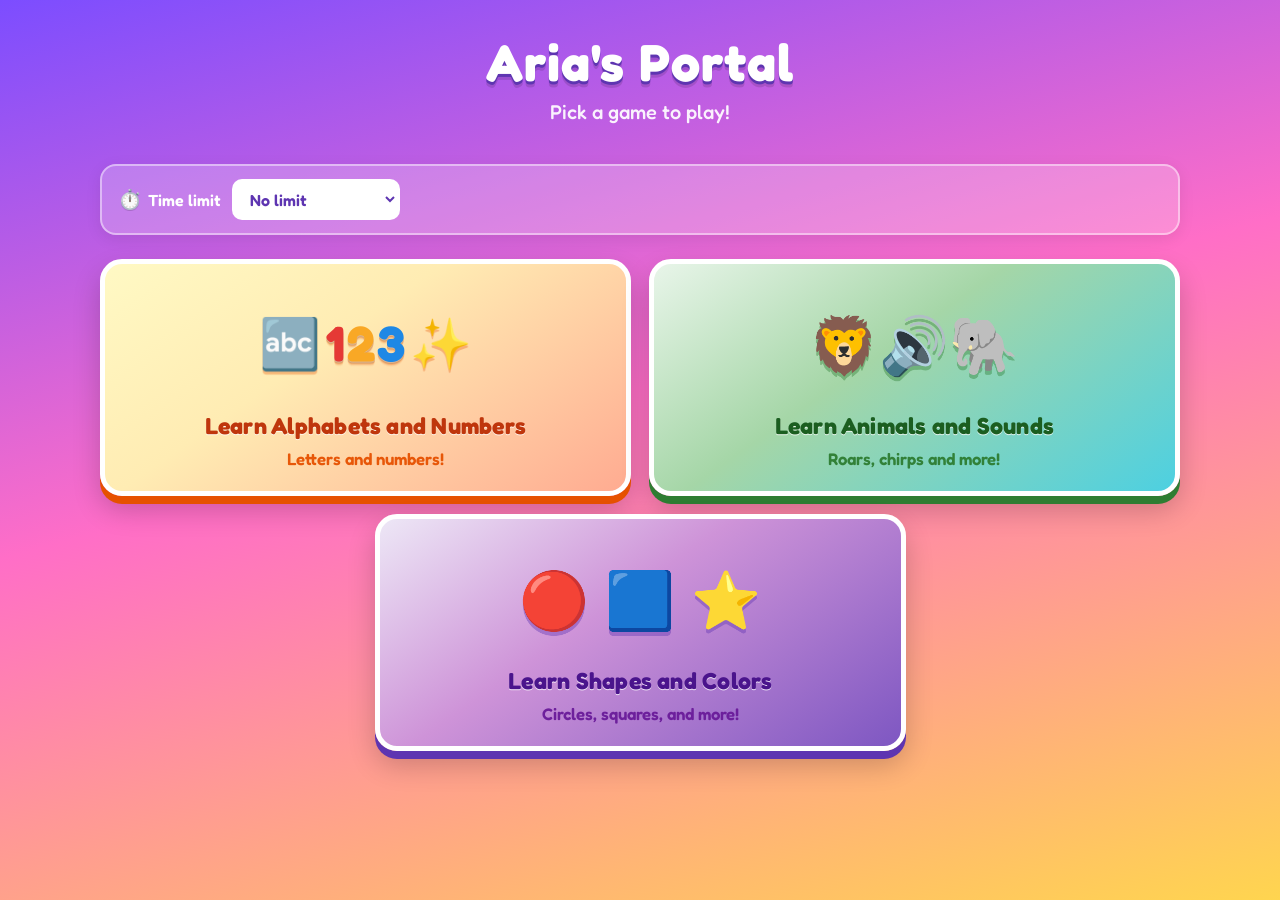
==== commit cc1dc5b9: "fix(ui): center portal layout and enlarge animals quiz tiles Center the homepage container on wide s" ====
--- a/index.html
+++ b/index.html
@@ -24,11 +24,12 @@
     background: linear-gradient(165deg, #7c4dff 0%, #ff6ec7 45%, #ffd54f 100%);
   }
 
-  /* align-items: center shrink-wraps flex children; grid needs a full-width main so % widths and auto-fit see the real viewport. */
+  /* Full width up to 1080px, centered in the viewport (stretch + max-width left the block visually start-aligned on wide screens). */
   main {
-    align-self: stretch;
     width: 100%;
     max-width: min(1080px, 100%);
+    margin-inline: auto;
+    align-self: center;
   }
 
   .portal-header {
@@ -79,6 +80,15 @@
   /* Third tile sits on its own row when the grid is 2 columns wide (not three in one line). */
   .game-grid .game-tile:nth-child(3) {
     grid-column: 1 / -1;
+  }
+
+  /* Narrow grid (usually one column): cap card width so tiles are not full-bleed; wider grid fills each column. */
+  @container portal-game-grid (max-width: 31.5rem) {
+    .game-grid .game-tile {
+      width: min(100%, 22.5rem);
+      max-width: 22.5rem;
+      justify-self: center;
+    }
   }
 
   @container portal-game-grid (min-width: 31.5rem) {
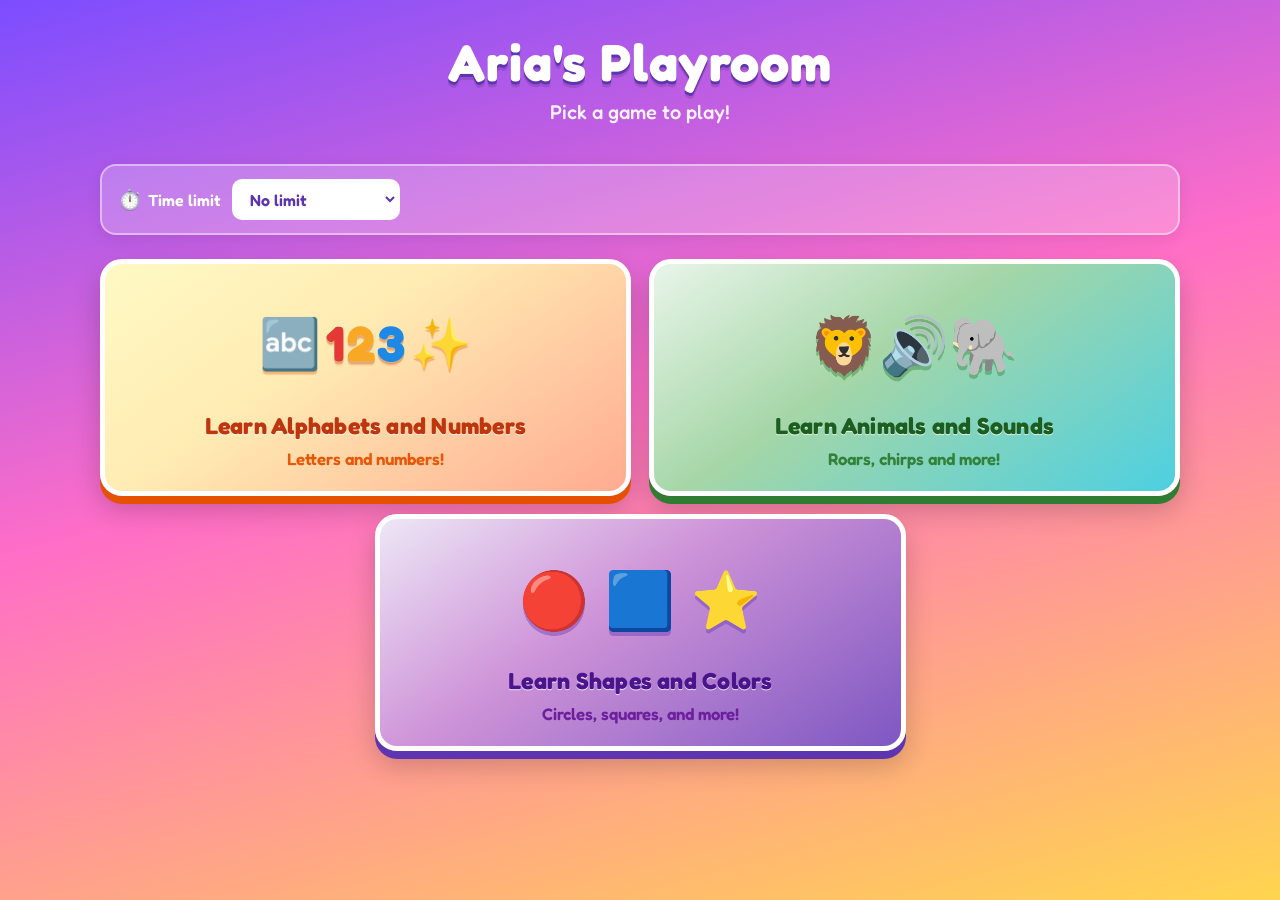
==== commit ad6c6e1b: "chore: rebrand to Aria's Playroom, add README for arias-playground-app Update page titles, home head" ====
--- a/index.html
+++ b/index.html
@@ -3,7 +3,7 @@
 <head>
 <meta charset="UTF-8">
 <meta name="viewport" content="width=device-width, initial-scale=1.0, maximum-scale=1.0, user-scalable=no">
-<title>Aria's Portal</title>
+<title>Aria's Playroom</title>
 <link rel="preconnect" href="https://fonts.googleapis.com">
 <link rel="preconnect" href="https://fonts.gstatic.com" crossorigin>
 <link href="https://fonts.googleapis.com/css2?family=Fredoka:wght@500;600;700&display=swap" rel="stylesheet">
@@ -426,9 +426,9 @@
 </style>
 </head>
 <body>
-<main aria-label="Game portal">
+<main aria-label="Aria's Playroom">
   <header class="portal-header">
-    <h1 class="portal-title">Aria's Portal</h1>
+    <h1 class="portal-title">Aria's Playroom</h1>
     <p class="portal-sub">Pick a game to play!</p>
   </header>
 
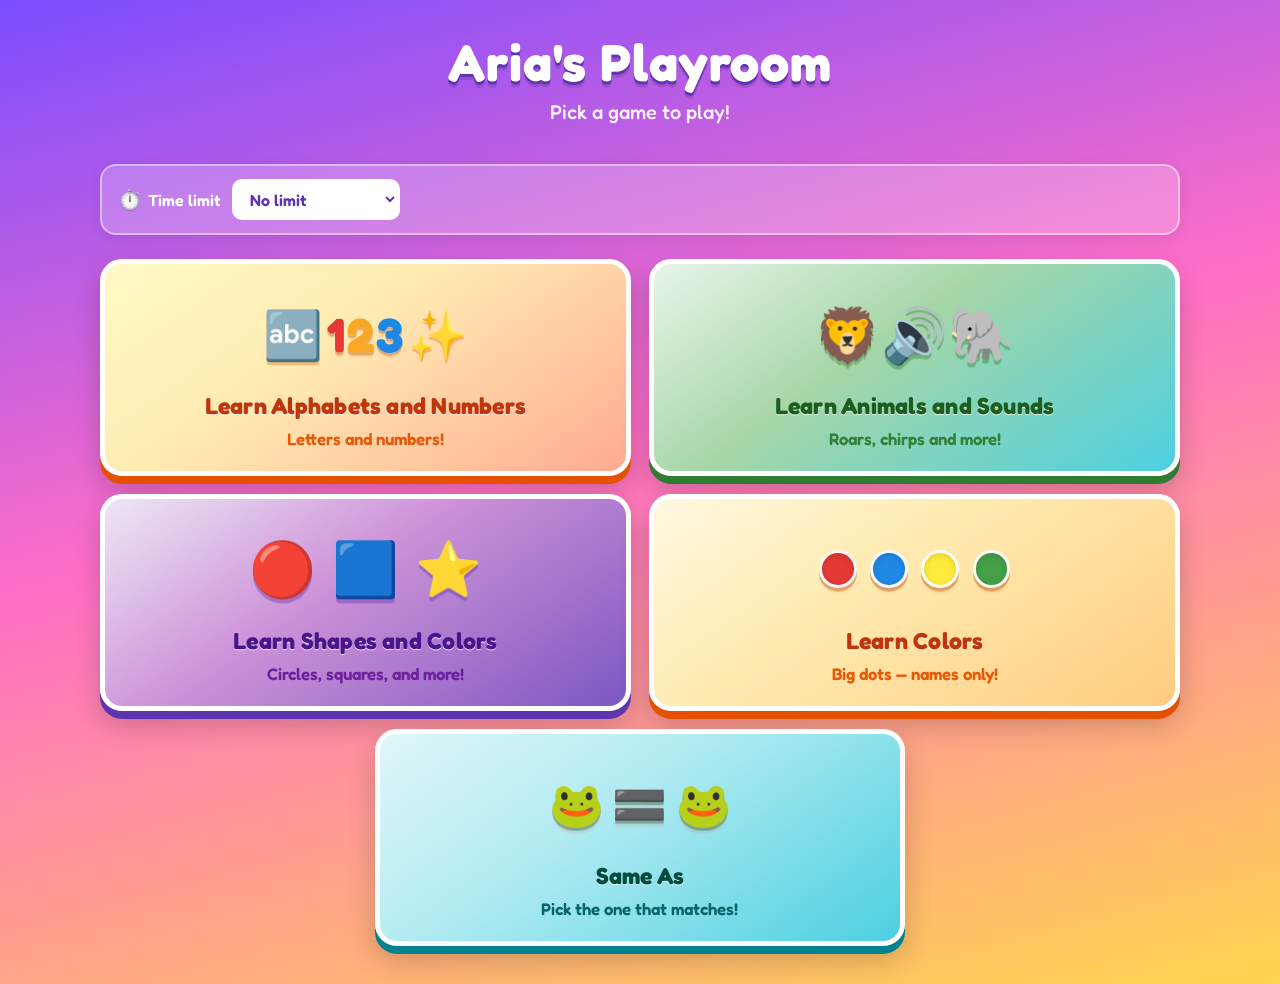
==== commit fa3c8c91: "Add Learn Colors, Same As matching game, and home grid updates. Colors page offers free play, quiz, " ====
--- a/index.html
+++ b/index.html
@@ -57,8 +57,8 @@
 
   .game-grid {
     --game-grid-gap: clamp(0.65rem, 2vw, 1.15rem);
-    container-type: inline-size;
-    container-name: portal-game-grid;
+    /* Do not use container-type here: Safari/iPad can compute a near-zero width for the grid,
+       which makes @container(max-width: …) always match and collapses tiles into narrow strips. */
     display: grid;
     /* At most 2 columns when wide: min track is max(15rem, half row). Narrow phones stay 1 column. */
     grid-template-columns: repeat(
@@ -77,13 +77,13 @@
     padding-bottom: 6px;
   }
 
-  /* Third tile sits on its own row when the grid is 2 columns wide (not three in one line). */
-  .game-grid .game-tile:nth-child(3) {
+  /* With exactly three tiles, the third spans the row (2+1). Four or more tiles stay a balanced grid (e.g. 2×2). */
+  .game-grid .game-tile:nth-child(3):last-child {
     grid-column: 1 / -1;
   }
 
-  /* Narrow grid (usually one column): cap card width so tiles are not full-bleed; wider grid fills each column. */
-  @container portal-game-grid (max-width: 31.5rem) {
+  /* Narrow viewports (typical phones): cap card width; use media queries, not grid container queries (Safari-safe). */
+  @media (max-width: 31.5rem) {
     .game-grid .game-tile {
       width: min(100%, 22.5rem);
       max-width: 22.5rem;
@@ -91,15 +91,20 @@
     }
   }
 
-  @container portal-game-grid (min-width: 31.5rem) {
-    .game-grid .game-tile:nth-child(3) {
+  @media (min-width: 31.5rem) {
+    .game-grid .game-tile:nth-child(3):last-child {
       justify-self: center;
       width: min(100%, calc((100% - var(--game-grid-gap)) / 2));
     }
   }
 
+  .game-grid .game-tile:nth-child(5):last-child {
+    grid-column: 1 / -1;
+    justify-self: center;
+    width: min(100%, calc((100% - var(--game-grid-gap)) / 2));
+  }
+
   .game-tile {
-    container-type: inline-size;
     width: 100%;
     min-width: 0;
     max-width: none;
@@ -153,13 +158,6 @@
     animation: tile-wiggle 2.5s ease-in-out infinite;
   }
 
-  @supports (font-size: 1cqi) {
-    .game-tile__art {
-      min-height: clamp(4.25rem, 42cqi, 7.5rem);
-      font-size: clamp(2rem, 26cqi, 3.5rem);
-    }
-  }
-
   .game-tile__art--letters {
     display: inline-flex;
     align-items: center;
@@ -170,12 +168,6 @@
     font-weight: 800;
     font-size: clamp(1.75rem, 10vw, 3rem);
     animation: tile-wiggle-letters 2.5s ease-in-out infinite;
-  }
-
-  @supports (font-size: 1cqi) {
-    .game-tile__art--letters {
-      font-size: clamp(1.75rem, 22cqi, 3.1rem);
-    }
   }
 
   @keyframes tile-wiggle-letters {
@@ -255,16 +247,6 @@
     opacity: 0.95;
   }
 
-  @supports (font-size: 1cqi) {
-    .game-tile__label {
-      font-size: clamp(0.92rem, 8.5cqi, 1.45rem);
-    }
-
-    .game-tile__hint {
-      font-size: clamp(0.8rem, 6.8cqi, 1.05rem);
-    }
-  }
-
   .game-tile--animals {
     background: linear-gradient(145deg, #e8f5e9 0%, #a5d6a7 42%, #4dd0e1 100%);
     box-shadow:
@@ -346,6 +328,101 @@
   .game-tile--shapes:active {
     box-shadow:
       0 4px 0 #5e35b1,
+      0 8px 16px rgba(0, 0, 0, 0.18);
+  }
+
+  .game-tile--colors {
+    background: linear-gradient(145deg, #fff8e1 0%, #ffecb3 38%, #ffcc80 100%);
+    box-shadow:
+      0 8px 0 #e65100,
+      0 14px 28px rgba(0, 0, 0, 0.2);
+  }
+
+  .game-tile__art--colors-dots {
+    flex-wrap: wrap;
+    align-content: center;
+    column-gap: clamp(0.5rem, 5vw, 0.85rem);
+    row-gap: clamp(0.4rem, 3vw, 0.55rem);
+  }
+
+  .game-tile__art--colors-dots .game-tile__art__dot {
+    display: inline-flex;
+    flex-shrink: 0;
+    width: clamp(1.85rem, 10vw, 2.35rem);
+    height: clamp(1.85rem, 10vw, 2.35rem);
+    border-radius: 50%;
+    border: 3px solid rgba(255, 255, 255, 0.95);
+    box-shadow:
+      inset 0 2px 6px rgba(0, 0, 0, 0.12),
+      0 3px 0 rgba(0, 0, 0, 0.1);
+  }
+
+  .game-tile__art__dot--red { background: #e53935; }
+  .game-tile__art__dot--blue { background: #1e88e5; }
+  .game-tile__art__dot--yellow { background: #ffeb3b; }
+  .game-tile__art__dot--green { background: #43a047; }
+
+  .game-tile--colors .game-tile__art {
+    filter: drop-shadow(0 4px 0 rgba(230, 81, 0, 0.35));
+  }
+
+  .game-tile--colors .game-tile__label {
+    color: #bf360c;
+  }
+
+  .game-tile--colors .game-tile__hint {
+    color: #e65100;
+    opacity: 0.95;
+  }
+
+  .game-tile--colors:hover {
+    box-shadow:
+      0 12px 0 #e65100,
+      0 18px 32px rgba(0, 0, 0, 0.22);
+  }
+
+  .game-tile--colors:active {
+    box-shadow:
+      0 4px 0 #e65100,
+      0 8px 16px rgba(0, 0, 0, 0.18);
+  }
+
+  .game-tile--same {
+    background: linear-gradient(145deg, #e0f7fa 0%, #b2ebf2 40%, #4dd0e1 100%);
+    box-shadow:
+      0 8px 0 #00838f,
+      0 14px 28px rgba(0, 0, 0, 0.2);
+  }
+
+  .game-tile__art--same-pair {
+    flex-wrap: wrap;
+    align-content: center;
+    gap: clamp(0.35rem, 3vw, 0.55rem);
+    font-size: clamp(1.75rem, 9vw, 2.75rem);
+  }
+
+  .game-tile__art--same-pair .game-tile__art__same-icon {
+    filter: drop-shadow(0 3px 0 rgba(0, 131, 143, 0.35));
+  }
+
+  .game-tile--same .game-tile__label {
+    color: #004d40;
+  }
+
+  .game-tile--same .game-tile__hint {
+    color: #006064;
+    opacity: 0.95;
+  }
+
+  .game-tile--same:hover {
+    box-shadow:
+      0 12px 0 #00838f,
+      0 18px 32px rgba(0, 0, 0, 0.22);
+  }
+
+  .game-tile--same:active {
+    box-shadow:
+      0 4px 0 #00838f,
       0 8px 16px rgba(0, 0, 0, 0.18);
   }
 
@@ -480,6 +557,25 @@
       <span class="game-tile__label">Learn Shapes and Colors</span>
       <span class="game-tile__hint">Circles, squares, and more!</span>
     </a>
+    <a class="game-tile game-tile--colors" href="colors.html" id="tile-colors">
+      <span class="game-tile__art game-tile__art--colors-dots" aria-hidden="true">
+        <span class="game-tile__art__dot game-tile__art__dot--red"></span>
+        <span class="game-tile__art__dot game-tile__art__dot--blue"></span>
+        <span class="game-tile__art__dot game-tile__art__dot--yellow"></span>
+        <span class="game-tile__art__dot game-tile__art__dot--green"></span>
+      </span>
+      <span class="game-tile__label">Learn Colors</span>
+      <span class="game-tile__hint">Big dots — names only!</span>
+    </a>
+    <a class="game-tile game-tile--same" href="same-as.html" id="tile-same-as">
+      <span class="game-tile__art game-tile__art--same-pair" aria-hidden="true">
+        <span class="game-tile__art__same-icon">🐸</span>
+        <span class="game-tile__art__same-icon">🟰</span>
+        <span class="game-tile__art__same-icon">🐸</span>
+      </span>
+      <span class="game-tile__label">Same As</span>
+      <span class="game-tile__hint">Pick the one that matches!</span>
+    </a>
   </div>
 </main>
 <script>
@@ -490,6 +586,10 @@
   var ANIMALS_STATS_KEY = 'ariaAnimalsStats';
   var SHAPES_SESSION_KEY = 'ariaShapesSession';
   var SHAPES_STATS_KEY = 'ariaShapesStats';
+  var COLORS_SESSION_KEY = 'ariaColorsSession';
+  var COLORS_STATS_KEY = 'ariaColorsStats';
+  var SAME_AS_SESSION_KEY = 'ariaSameAsSession';
+  var SAME_AS_STATS_KEY = 'ariaSameAsStats';
   var PORTAL_TIMER_KEY = 'ariaPortalPlayTimer';
   var PLAY_LIMIT_UI_KEY = 'ariaPortalPlayLimitUi';
 
@@ -529,6 +629,29 @@
       visitedFreeplay: false,
       visitedQuiz: false,
       visitedChase: false
+    };
+  }
+
+  function defaultColorsStats() {
+    return {
+      freeColors: 0,
+      quizCorrect: 0,
+      chaseCorrect: 0,
+      quizStruggled: [],
+      chaseStruggled: [],
+      visitedFreeplay: false,
+      visitedQuiz: false,
+      visitedChase: false
+    };
+  }
+
+  function defaultSameAsStats() {
+    return {
+      matchCorrect: 0,
+      matchWrong: 0,
+      struggled: [],
+      usedAnimals: false,
+      usedShapes: false
     };
   }
 
@@ -610,7 +733,7 @@
     return !isNaN(preset) && preset > 0 ? preset : null;
   }
 
-  /** One shared deadline across alphabet, animals, and shapes while the same limit is selected. */
+  /** One shared deadline across games while the same limit is selected. */
   function resolveEndsAtForPortalNavigation(mins) {
     if (mins == null) {
       try {
@@ -690,6 +813,36 @@
     } catch (err) {}
     window.location.href = 'shapes.html';
   });
+
+  document.getElementById('tile-colors').addEventListener('click', function(e) {
+    e.preventDefault();
+    persistPlayLimitUi();
+    var mins = resolveMinutes();
+    var t = resolveEndsAtForPortalNavigation(mins);
+    try {
+      sessionStorage.setItem(COLORS_SESSION_KEY, JSON.stringify({
+        endsAt: t.endsAt,
+        startedAt: t.startedAt
+      }));
+      sessionStorage.setItem(COLORS_STATS_KEY, JSON.stringify(defaultColorsStats()));
+    } catch (err) {}
+    window.location.href = 'colors.html';
+  });
+
+  document.getElementById('tile-same-as').addEventListener('click', function(e) {
+    e.preventDefault();
+    persistPlayLimitUi();
+    var mins = resolveMinutes();
+    var t = resolveEndsAtForPortalNavigation(mins);
+    try {
+      sessionStorage.setItem(SAME_AS_SESSION_KEY, JSON.stringify({
+        endsAt: t.endsAt,
+        startedAt: t.startedAt
+      }));
+      sessionStorage.setItem(SAME_AS_STATS_KEY, JSON.stringify(defaultSameAsStats()));
+    } catch (err) {}
+    window.location.href = 'same-as.html';
+  });
 })();
 </script>
 </body>
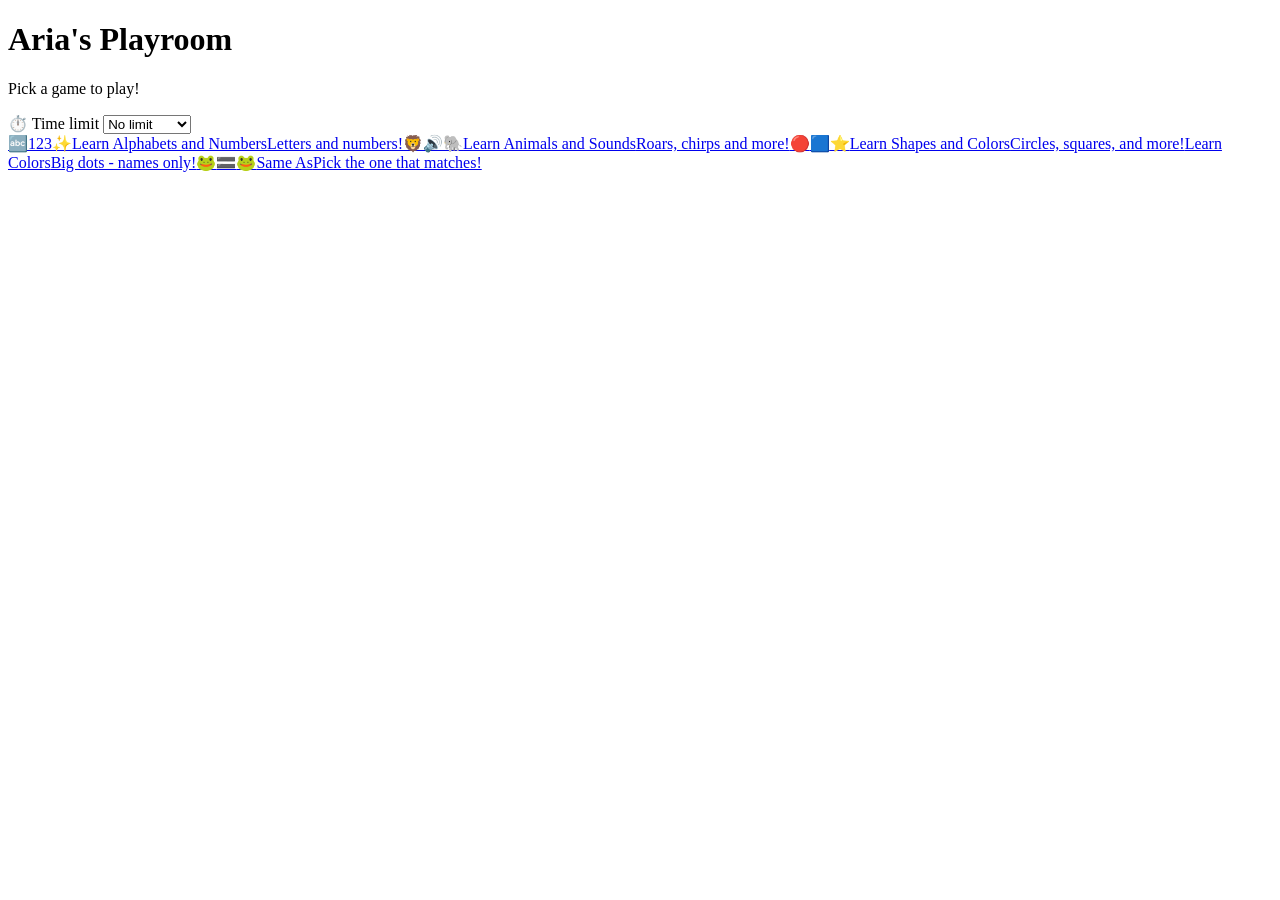
==== commit 0c8a9726: "`/simplify`" ====
--- a/index.html
+++ b/index.html
@@ -7,500 +7,7 @@
 <link rel="preconnect" href="https://fonts.googleapis.com">
 <link rel="preconnect" href="https://fonts.gstatic.com" crossorigin>
 <link href="https://fonts.googleapis.com/css2?family=Fredoka:wght@500;600;700&display=swap" rel="stylesheet">
-<style>
-  * { margin: 0; padding: 0; box-sizing: border-box; }
-
-  body {
-    min-height: 100dvh;
-    width: 100%;
-    overflow: auto;
-    display: flex;
-    flex-direction: column;
-    align-items: center;
-    padding: clamp(1rem, 4vw, 2rem);
-    font-family: "Fredoka", system-ui, sans-serif;
-    user-select: none;
-    -webkit-user-select: none;
-    background: linear-gradient(165deg, #7c4dff 0%, #ff6ec7 45%, #ffd54f 100%);
-  }
-
-  /* Full width up to 1080px, centered in the viewport (stretch + max-width left the block visually start-aligned on wide screens). */
-  main {
-    width: 100%;
-    max-width: min(1080px, 100%);
-    margin-inline: auto;
-    align-self: center;
-  }
-
-  .portal-header {
-    text-align: center;
-    margin-bottom: clamp(1.25rem, 5vw, 2.5rem);
-  }
-
-  .portal-title {
-    font-size: clamp(2rem, 8vw, 3.25rem);
-    font-weight: 700;
-    color: #fff;
-    text-shadow:
-      0 3px 0 #5e35b1,
-      0 6px 0 rgba(0, 0, 0, 0.12);
-    letter-spacing: 0.02em;
-    line-height: 1.15;
-  }
-
-  .portal-sub {
-    margin-top: 0.5rem;
-    font-size: clamp(1rem, 3.5vw, 1.25rem);
-    font-weight: 500;
-    color: rgba(255, 255, 255, 0.92);
-  }
-
-  .game-grid {
-    --game-grid-gap: clamp(0.65rem, 2vw, 1.15rem);
-    /* Do not use container-type here: Safari/iPad can compute a near-zero width for the grid,
-       which makes @container(max-width: …) always match and collapses tiles into narrow strips. */
-    display: grid;
-    /* At most 2 columns when wide: min track is max(15rem, half row). Narrow phones stay 1 column. */
-    grid-template-columns: repeat(
-      auto-fit,
-      minmax(
-        max(15rem, min(100%, calc((100% - var(--game-grid-gap)) / 2))),
-        1fr
-      )
-    );
-    align-items: stretch;
-    justify-items: stretch;
-    gap: var(--game-grid-gap);
-    width: 100%;
-    max-width: min(1080px, 100%);
-    margin-inline: auto;
-    padding-bottom: 6px;
-  }
-
-  /* With exactly three tiles, the third spans the row (2+1). Four or more tiles stay a balanced grid (e.g. 2×2). */
-  .game-grid .game-tile:nth-child(3):last-child {
-    grid-column: 1 / -1;
-  }
-
-  /* Narrow viewports (typical phones): cap card width; use media queries, not grid container queries (Safari-safe). */
-  @media (max-width: 31.5rem) {
-    .game-grid .game-tile {
-      width: min(100%, 22.5rem);
-      max-width: 22.5rem;
-      justify-self: center;
-    }
-  }
-
-  @media (min-width: 31.5rem) {
-    .game-grid .game-tile:nth-child(3):last-child {
-      justify-self: center;
-      width: min(100%, calc((100% - var(--game-grid-gap)) / 2));
-    }
-  }
-
-  .game-grid .game-tile:nth-child(5):last-child {
-    grid-column: 1 / -1;
-    justify-self: center;
-    width: min(100%, calc((100% - var(--game-grid-gap)) / 2));
-  }
-
-  .game-tile {
-    width: 100%;
-    min-width: 0;
-    max-width: none;
-    display: flex;
-    flex-direction: column;
-    align-items: center;
-    justify-content: flex-start;
-    gap: 0.5rem;
-    padding: clamp(0.85rem, 2.8vw, 1.25rem);
-    border-radius: 22px;
-    text-decoration: none;
-    color: inherit;
-    background: linear-gradient(145deg, #fff9c4 0%, #ffecb3 40%, #ffab91 100%);
-    border: 5px solid #fff;
-    box-shadow:
-      0 8px 0 #e65100,
-      0 14px 28px rgba(0, 0, 0, 0.2);
-    transform: translateY(0);
-    transition: transform 0.15s ease, box-shadow 0.15s ease;
-    -webkit-tap-highlight-color: transparent;
-    cursor: pointer;
-  }
-
-  .game-tile:hover {
-    transform: translateY(-4px) scale(1.02);
-    box-shadow:
-      0 12px 0 #e65100,
-      0 18px 32px rgba(0, 0, 0, 0.22);
-  }
-
-  .game-tile:active {
-    transform: translateY(4px) scale(0.98);
-    box-shadow:
-      0 4px 0 #e65100,
-      0 8px 16px rgba(0, 0, 0, 0.18);
-  }
-
-  /* Art grows to fill space above titles (equal tile heights); emoji scale with tile width */
-  .game-tile__art {
-    display: flex;
-    align-items: center;
-    justify-content: center;
-    flex: 1 1 0;
-    min-height: clamp(4.25rem, 24vw, 6.25rem);
-    width: 100%;
-    box-sizing: border-box;
-    font-size: clamp(2rem, 11vw, 3.35rem);
-    line-height: 1;
-    overflow: hidden;
-    filter: drop-shadow(0 3px 0 rgba(230, 81, 0, 0.32));
-    animation: tile-wiggle 2.5s ease-in-out infinite;
-  }
-
-  .game-tile__art--letters {
-    display: inline-flex;
-    align-items: center;
-    justify-content: center;
-    flex-wrap: nowrap;
-    gap: 0.08em;
-    font-family: "Fredoka", system-ui, sans-serif;
-    font-weight: 800;
-    font-size: clamp(1.75rem, 10vw, 3rem);
-    animation: tile-wiggle-letters 2.5s ease-in-out infinite;
-  }
-
-  @keyframes tile-wiggle-letters {
-    0%, 100% { transform: rotate(-2deg) scale(1); }
-    50% { transform: rotate(2deg) scale(1.02); }
-  }
-
-  .game-tile__art--letters .game-tile__art__nums {
-    display: inline-flex;
-    align-items: center;
-    gap: 0.04em;
-    margin: 0 0.02em;
-    line-height: 1;
-  }
-
-  .game-tile__art--letters .game-tile__art__n {
-    display: inline-block;
-    line-height: 1;
-    text-shadow:
-      0 2px 0 rgba(0, 0, 0, 0.12),
-      0 1px 0 rgba(255, 255, 255, 0.35);
-  }
-
-  .game-tile__art__n--1 {
-    color: #e53935;
-  }
-
-  .game-tile__art__n--2 {
-    color: #f9a825;
-  }
-
-  .game-tile__art__n--3 {
-    color: #1e88e5;
-  }
-
-  @keyframes tile-wiggle {
-    0%, 100% { transform: rotate(-2deg) scale(1); }
-    50% { transform: rotate(2deg) scale(1.03); }
-  }
-
-  @media (prefers-reduced-motion: reduce) {
-    .game-tile__art,
-    .game-tile__art--letters { animation: none; }
-    .game-tile { transition: none; }
-    .game-tile:hover { transform: none; }
-  }
-
-  .game-tile__label {
-    margin-top: auto;
-    display: block;
-    width: 90%;
-    max-width: 90%;
-    margin-inline: auto;
-    box-sizing: border-box;
-    font-weight: 700;
-    line-height: 1.2;
-    letter-spacing: 0.01em;
-    color: #bf360c;
-    text-align: center;
-    text-wrap: balance;
-    text-shadow: 0 1px 0 rgba(255, 255, 255, 0.8);
-    font-size: clamp(0.92rem, 3.8vw, 1.45rem);
-  }
-
-  .game-tile__hint {
-    display: block;
-    width: 90%;
-    max-width: 90%;
-    margin-inline: auto;
-    box-sizing: border-box;
-    font-size: clamp(0.8rem, 3.1vw, 1.05rem);
-    font-weight: 600;
-    line-height: 1.35;
-    text-align: center;
-    text-wrap: balance;
-    color: #e65100;
-    opacity: 0.95;
-  }
-
-  .game-tile--animals {
-    background: linear-gradient(145deg, #e8f5e9 0%, #a5d6a7 42%, #4dd0e1 100%);
-    box-shadow:
-      0 8px 0 #2e7d32,
-      0 14px 28px rgba(0, 0, 0, 0.2);
-  }
-
-  .game-tile--animals .game-tile__art {
-    filter: drop-shadow(0 4px 0 rgba(46, 125, 50, 0.4));
-  }
-
-  .game-tile--animals .game-tile__label {
-    color: #1b5e20;
-  }
-
-  .game-tile--animals .game-tile__hint {
-    color: #2e7d32;
-    opacity: 0.95;
-  }
-
-  .game-tile--animals:hover {
-    box-shadow:
-      0 12px 0 #2e7d32,
-      0 18px 32px rgba(0, 0, 0, 0.22);
-  }
-
-  .game-tile--animals:active {
-    box-shadow:
-      0 4px 0 #2e7d32,
-      0 8px 16px rgba(0, 0, 0, 0.18);
-  }
-
-  .game-tile--shapes {
-    background: linear-gradient(145deg, #ede7f6 0%, #ce93d8 42%, #7e57c2 100%);
-    box-shadow:
-      0 8px 0 #5e35b1,
-      0 14px 28px rgba(0, 0, 0, 0.2);
-  }
-
-  .game-tile--shapes .game-tile__art {
-    filter: drop-shadow(0 4px 0 rgba(94, 53, 177, 0.4));
-  }
-
-  .game-tile__art--shapes-icons {
-    flex-wrap: wrap;
-    align-content: center;
-    column-gap: clamp(0.45rem, 5.5vw, 1rem);
-    row-gap: clamp(0.35rem, 3vw, 0.65rem);
-  }
-
-  .game-tile__art--shapes-icons .game-tile__art__shape {
-    display: inline-flex;
-    flex-shrink: 0;
-    line-height: 1;
-  }
-
-  @supports (font-size: 1cqi) {
-    .game-tile__art--shapes-icons {
-      column-gap: clamp(0.45rem, 5.5cqi, 1rem);
-      row-gap: clamp(0.35rem, 3.5cqi, 0.65rem);
-    }
-  }
-
-  .game-tile--shapes .game-tile__label {
-    color: #4a148c;
-  }
-
-  .game-tile--shapes .game-tile__hint {
-    color: #6a1b9a;
-    opacity: 0.95;
-  }
-
-  .game-tile--shapes:hover {
-    box-shadow:
-      0 12px 0 #5e35b1,
-      0 18px 32px rgba(0, 0, 0, 0.22);
-  }
-
-  .game-tile--shapes:active {
-    box-shadow:
-      0 4px 0 #5e35b1,
-      0 8px 16px rgba(0, 0, 0, 0.18);
-  }
-
-  .game-tile--colors {
-    background: linear-gradient(145deg, #fff8e1 0%, #ffecb3 38%, #ffcc80 100%);
-    box-shadow:
-      0 8px 0 #e65100,
-      0 14px 28px rgba(0, 0, 0, 0.2);
-  }
-
-  .game-tile__art--colors-dots {
-    flex-wrap: wrap;
-    align-content: center;
-    column-gap: clamp(0.5rem, 5vw, 0.85rem);
-    row-gap: clamp(0.4rem, 3vw, 0.55rem);
-  }
-
-  .game-tile__art--colors-dots .game-tile__art__dot {
-    display: inline-flex;
-    flex-shrink: 0;
-    width: clamp(1.85rem, 10vw, 2.35rem);
-    height: clamp(1.85rem, 10vw, 2.35rem);
-    border-radius: 50%;
-    border: 3px solid rgba(255, 255, 255, 0.95);
-    box-shadow:
-      inset 0 2px 6px rgba(0, 0, 0, 0.12),
-      0 3px 0 rgba(0, 0, 0, 0.1);
-  }
-
-  .game-tile__art__dot--red { background: #e53935; }
-  .game-tile__art__dot--blue { background: #1e88e5; }
-  .game-tile__art__dot--yellow { background: #ffeb3b; }
-  .game-tile__art__dot--green { background: #43a047; }
-
-  .game-tile--colors .game-tile__art {
-    filter: drop-shadow(0 4px 0 rgba(230, 81, 0, 0.35));
-  }
-
-  .game-tile--colors .game-tile__label {
-    color: #bf360c;
-  }
-
-  .game-tile--colors .game-tile__hint {
-    color: #e65100;
-    opacity: 0.95;
-  }
-
-  .game-tile--colors:hover {
-    box-shadow:
-      0 12px 0 #e65100,
-      0 18px 32px rgba(0, 0, 0, 0.22);
-  }
-
-  .game-tile--colors:active {
-    box-shadow:
-      0 4px 0 #e65100,
-      0 8px 16px rgba(0, 0, 0, 0.18);
-  }
-
-  .game-tile--same {
-    background: linear-gradient(145deg, #e0f7fa 0%, #b2ebf2 40%, #4dd0e1 100%);
-    box-shadow:
-      0 8px 0 #00838f,
-      0 14px 28px rgba(0, 0, 0, 0.2);
-  }
-
-  .game-tile__art--same-pair {
-    flex-wrap: wrap;
-    align-content: center;
-    gap: clamp(0.35rem, 3vw, 0.55rem);
-    font-size: clamp(1.75rem, 9vw, 2.75rem);
-  }
-
-  .game-tile__art--same-pair .game-tile__art__same-icon {
-    filter: drop-shadow(0 3px 0 rgba(0, 131, 143, 0.35));
-  }
-
-  .game-tile--same .game-tile__label {
-    color: #004d40;
-  }
-
-  .game-tile--same .game-tile__hint {
-    color: #006064;
-    opacity: 0.95;
-  }
-
-  .game-tile--same:hover {
-    box-shadow:
-      0 12px 0 #00838f,
-      0 18px 32px rgba(0, 0, 0, 0.22);
-  }
-
-  .game-tile--same:active {
-    box-shadow:
-      0 4px 0 #00838f,
-      0 8px 16px rgba(0, 0, 0, 0.18);
-  }
-
-  .parent-panel {
-    width: 100%;
-    max-width: min(1080px, 100%);
-    margin-bottom: clamp(1rem, 4vw, 1.5rem);
-    padding: clamp(0.65rem, 2.5vw, 0.85rem) clamp(0.85rem, 2.5vw, 1rem);
-    border-radius: 16px;
-    background: rgba(255, 255, 255, 0.22);
-    border: 2px solid rgba(255, 255, 255, 0.45);
-    box-shadow: 0 4px 16px rgba(0, 0, 0, 0.08);
-  }
-
-  .parent-panel__row {
-    display: flex;
-    flex-wrap: wrap;
-    align-items: center;
-    gap: 0.5rem 0.65rem;
-  }
-
-  .parent-panel__label {
-    display: inline-flex;
-    align-items: center;
-    gap: 0.4rem;
-    font-size: clamp(0.9rem, 3vw, 1rem);
-    font-weight: 600;
-    color: #fff;
-  }
-
-  .parent-panel__time-icon {
-    font-size: 1.2rem;
-    line-height: 1;
-    filter: drop-shadow(0 1px 0 rgba(0, 0, 0, 0.15));
-  }
-
-  .parent-panel select {
-    font-family: inherit;
-    font-size: clamp(0.9rem, 3vw, 1rem);
-    font-weight: 600;
-    padding: 0.45rem 0.75rem;
-    border-radius: 10px;
-    border: 2px solid rgba(255, 255, 255, 0.6);
-    background: #fff;
-    color: #5e35b1;
-    cursor: pointer;
-    min-width: 10.5rem;
-  }
-
-  .parent-panel__custom {
-    display: inline-flex;
-    align-items: center;
-    gap: 0.35rem;
-  }
-
-  .parent-panel__custom[hidden] {
-    display: none !important;
-  }
-
-  .parent-panel__custom input {
-    font-family: inherit;
-    font-size: clamp(0.9rem, 3vw, 1rem);
-    font-weight: 600;
-    width: 4.25rem;
-    padding: 0.4rem 0.5rem;
-    border-radius: 10px;
-    border: 2px solid rgba(255, 255, 255, 0.6);
-    background: #fff;
-    color: #5e35b1;
-    text-align: center;
-  }
-
-  .parent-panel__custom-suffix {
-    font-size: clamp(0.85rem, 2.8vw, 0.95rem);
-    font-weight: 600;
-    color: #fff;
-  }
-</style>
+<link rel="stylesheet" href="styles/index.css">
 </head>
 <body>
 <main aria-label="Aria's Playroom">
@@ -529,321 +36,11 @@
     </div>
   </section>
 
-  <div class="game-grid">
-    <a class="game-tile" href="alphabet.html" id="tile-alphabets">
-      <span class="game-tile__art game-tile__art--letters" aria-hidden="true">
-        <span class="game-tile__art__emoji">🔤</span>
-        <span class="game-tile__art__nums">
-          <span class="game-tile__art__n game-tile__art__n--1">1</span>
-          <span class="game-tile__art__n game-tile__art__n--2">2</span>
-          <span class="game-tile__art__n game-tile__art__n--3">3</span>
-        </span>
-        <span class="game-tile__art__emoji">✨</span>
-      </span>
-      <span class="game-tile__label">Learn Alphabets and Numbers</span>
-      <span class="game-tile__hint">Letters and numbers!</span>
-    </a>
-    <a class="game-tile game-tile--animals" href="animals.html" id="tile-animals">
-      <span class="game-tile__art" aria-hidden="true">🦁🔊🐘</span>
-      <span class="game-tile__label">Learn Animals and Sounds</span>
-      <span class="game-tile__hint">Roars, chirps and more!</span>
-    </a>
-    <a class="game-tile game-tile--shapes" href="shapes.html" id="tile-shapes">
-      <span class="game-tile__art game-tile__art--shapes-icons" aria-hidden="true">
-        <span class="game-tile__art__shape">🔴</span>
-        <span class="game-tile__art__shape">🟦</span>
-        <span class="game-tile__art__shape">⭐</span>
-      </span>
-      <span class="game-tile__label">Learn Shapes and Colors</span>
-      <span class="game-tile__hint">Circles, squares, and more!</span>
-    </a>
-    <a class="game-tile game-tile--colors" href="colors.html" id="tile-colors">
-      <span class="game-tile__art game-tile__art--colors-dots" aria-hidden="true">
-        <span class="game-tile__art__dot game-tile__art__dot--red"></span>
-        <span class="game-tile__art__dot game-tile__art__dot--blue"></span>
-        <span class="game-tile__art__dot game-tile__art__dot--yellow"></span>
-        <span class="game-tile__art__dot game-tile__art__dot--green"></span>
-      </span>
-      <span class="game-tile__label">Learn Colors</span>
-      <span class="game-tile__hint">Big dots — names only!</span>
-    </a>
-    <a class="game-tile game-tile--same" href="same-as.html" id="tile-same-as">
-      <span class="game-tile__art game-tile__art--same-pair" aria-hidden="true">
-        <span class="game-tile__art__same-icon">🐸</span>
-        <span class="game-tile__art__same-icon">🟰</span>
-        <span class="game-tile__art__same-icon">🐸</span>
-      </span>
-      <span class="game-tile__label">Same As</span>
-      <span class="game-tile__hint">Pick the one that matches!</span>
-    </a>
-  </div>
+  <div class="game-grid"></div>
 </main>
-<script>
-(function() {
-  var ALPHABET_SESSION_KEY = 'ariaAlphabetSession';
-  var ALPHABET_STATS_KEY = 'ariaAlphabetStats';
-  var ANIMALS_SESSION_KEY = 'ariaAnimalsSession';
-  var ANIMALS_STATS_KEY = 'ariaAnimalsStats';
-  var SHAPES_SESSION_KEY = 'ariaShapesSession';
-  var SHAPES_STATS_KEY = 'ariaShapesStats';
-  var COLORS_SESSION_KEY = 'ariaColorsSession';
-  var COLORS_STATS_KEY = 'ariaColorsStats';
-  var SAME_AS_SESSION_KEY = 'ariaSameAsSession';
-  var SAME_AS_STATS_KEY = 'ariaSameAsStats';
-  var PORTAL_TIMER_KEY = 'ariaPortalPlayTimer';
-  var PLAY_LIMIT_UI_KEY = 'ariaPortalPlayLimitUi';
-
-  function defaultAlphabetStats() {
-    return {
-      freeChars: 0,
-      quizCorrect: 0,
-      chaseCorrect: 0,
-      quizStruggled: [],
-      chaseStruggled: [],
-      visitedFreeplay: false,
-      visitedQuiz: false,
-      visitedChase: false
-    };
-  }
-
-  function defaultAnimalsStats() {
-    return {
-      freeAnimals: 0,
-      quizCorrect: 0,
-      chaseCorrect: 0,
-      quizStruggled: [],
-      chaseStruggled: [],
-      visitedFreeplay: false,
-      visitedQuiz: false,
-      visitedChase: false
-    };
-  }
-
-  function defaultShapesStats() {
-    return {
-      freeShapes: 0,
-      quizCorrect: 0,
-      chaseCorrect: 0,
-      quizStruggled: [],
-      chaseStruggled: [],
-      visitedFreeplay: false,
-      visitedQuiz: false,
-      visitedChase: false
-    };
-  }
-
-  function defaultColorsStats() {
-    return {
-      freeColors: 0,
-      quizCorrect: 0,
-      chaseCorrect: 0,
-      quizStruggled: [],
-      chaseStruggled: [],
-      visitedFreeplay: false,
-      visitedQuiz: false,
-      visitedChase: false
-    };
-  }
-
-  function defaultSameAsStats() {
-    return {
-      matchCorrect: 0,
-      matchWrong: 0,
-      struggled: [],
-      usedAnimals: false,
-      usedShapes: false
-    };
-  }
-
-  var playLimit = document.getElementById('play-limit');
-  var customWrap = document.getElementById('custom-minutes-wrap');
-  var customMinutes = document.getElementById('custom-minutes');
-
-  function syncCustomVisibility() {
-    customWrap.hidden = playLimit.value !== 'custom';
-  }
-
-  function readActivePortalPayload() {
-    try {
-      var raw = sessionStorage.getItem(PORTAL_TIMER_KEY);
-      if (!raw) return null;
-      var o = JSON.parse(raw);
-      var e = o.endsAt != null ? Number(o.endsAt) : null;
-      if (e == null || isNaN(e) || Date.now() >= e) return null;
-      return o;
-    } catch (err) {
-      return null;
-    }
-  }
-
-  function persistPlayLimitUi() {
-    try {
-      sessionStorage.setItem(PLAY_LIMIT_UI_KEY, JSON.stringify({
-        selectValue: playLimit.value,
-        customMinutes: customMinutes.value
-      }));
-    } catch (err) {}
-  }
-
-  /** Home page reload resets the <select> to default; sync from active portal or last choice so resolveMinutes() matches the running timer. */
-  function restorePlayLimitUiFromStorage() {
-    try {
-      var portal = readActivePortalPayload();
-      if (portal && portal.limitMinutes != null) {
-        var lm = Number(portal.limitMinutes);
-        if (lm === 5 || lm === 10 || lm === 15) {
-          playLimit.value = String(lm);
-        } else {
-          playLimit.value = 'custom';
-          customMinutes.value = String(lm);
-        }
-        syncCustomVisibility();
-        persistPlayLimitUi();
-        return;
-      }
-      var raw = sessionStorage.getItem(PLAY_LIMIT_UI_KEY);
-      if (!raw) return;
-      var u = JSON.parse(raw);
-      if (u.selectValue) playLimit.value = u.selectValue;
-      if (u.customMinutes != null) customMinutes.value = u.customMinutes;
-      syncCustomVisibility();
-    } catch (err) {}
-  }
-
-  restorePlayLimitUiFromStorage();
-
-  playLimit.addEventListener('change', function() {
-    syncCustomVisibility();
-    persistPlayLimitUi();
-  });
-  customMinutes.addEventListener('input', persistPlayLimitUi);
-  customMinutes.addEventListener('change', persistPlayLimitUi);
-  syncCustomVisibility();
-
-  function resolveMinutes() {
-    var sel = playLimit.value;
-    if (sel === 'unlimited') return null;
-    if (sel === 'custom') {
-      var n = parseInt(customMinutes.value, 10);
-      if (isNaN(n) || n < 1) n = 1;
-      if (n > 180) n = 180;
-      return n;
-    }
-    var preset = parseInt(sel, 10);
-    return !isNaN(preset) && preset > 0 ? preset : null;
-  }
-
-  /** One shared deadline across games while the same limit is selected. */
-  function resolveEndsAtForPortalNavigation(mins) {
-    if (mins == null) {
-      try {
-        sessionStorage.removeItem(PORTAL_TIMER_KEY);
-      } catch (err) {}
-      try {
-        sessionStorage.removeItem(PLAY_LIMIT_UI_KEY);
-      } catch (err2) {}
-      return { endsAt: null, startedAt: Date.now() };
-    }
-    try {
-      var raw = sessionStorage.getItem(PORTAL_TIMER_KEY);
-      if (raw) {
-        var o = JSON.parse(raw);
-        var prevMins = o.limitMinutes != null ? Number(o.limitMinutes) : NaN;
-        var e = o.endsAt != null ? Number(o.endsAt) : null;
-        if (prevMins === mins && e != null && !isNaN(e) && Date.now() < e) {
-          return {
-            endsAt: e,
-            startedAt: o.startedAt != null ? Number(o.startedAt) : Date.now()
-          };
-        }
-      }
-    } catch (err) {}
-    var end = Date.now() + mins * 60 * 1000;
-    try {
-      sessionStorage.setItem(PORTAL_TIMER_KEY, JSON.stringify({
-        endsAt: end,
-        startedAt: Date.now(),
-        limitMinutes: mins
-      }));
-    } catch (err2) {}
-    return { endsAt: end, startedAt: Date.now() };
-  }
-
-  document.getElementById('tile-alphabets').addEventListener('click', function(e) {
-    e.preventDefault();
-    persistPlayLimitUi();
-    var mins = resolveMinutes();
-    var t = resolveEndsAtForPortalNavigation(mins);
-    try {
-      sessionStorage.setItem(ALPHABET_SESSION_KEY, JSON.stringify({
-        endsAt: t.endsAt,
-        startedAt: t.startedAt
-      }));
-      sessionStorage.setItem(ALPHABET_STATS_KEY, JSON.stringify(defaultAlphabetStats()));
-    } catch (err) {}
-    window.location.href = 'alphabet.html';
-  });
-
-  document.getElementById('tile-animals').addEventListener('click', function(e) {
-    e.preventDefault();
-    persistPlayLimitUi();
-    var mins = resolveMinutes();
-    var t = resolveEndsAtForPortalNavigation(mins);
-    try {
-      sessionStorage.setItem(ANIMALS_SESSION_KEY, JSON.stringify({
-        endsAt: t.endsAt,
-        startedAt: t.startedAt
-      }));
-      sessionStorage.setItem(ANIMALS_STATS_KEY, JSON.stringify(defaultAnimalsStats()));
-    } catch (err) {}
-    window.location.href = 'animals.html';
-  });
-
-  document.getElementById('tile-shapes').addEventListener('click', function(e) {
-    e.preventDefault();
-    persistPlayLimitUi();
-    var mins = resolveMinutes();
-    var t = resolveEndsAtForPortalNavigation(mins);
-    try {
-      sessionStorage.setItem(SHAPES_SESSION_KEY, JSON.stringify({
-        endsAt: t.endsAt,
-        startedAt: t.startedAt
-      }));
-      sessionStorage.setItem(SHAPES_STATS_KEY, JSON.stringify(defaultShapesStats()));
-    } catch (err) {}
-    window.location.href = 'shapes.html';
-  });
-
-  document.getElementById('tile-colors').addEventListener('click', function(e) {
-    e.preventDefault();
-    persistPlayLimitUi();
-    var mins = resolveMinutes();
-    var t = resolveEndsAtForPortalNavigation(mins);
-    try {
-      sessionStorage.setItem(COLORS_SESSION_KEY, JSON.stringify({
-        endsAt: t.endsAt,
-        startedAt: t.startedAt
-      }));
-      sessionStorage.setItem(COLORS_STATS_KEY, JSON.stringify(defaultColorsStats()));
-    } catch (err) {}
-    window.location.href = 'colors.html';
-  });
-
-  document.getElementById('tile-same-as').addEventListener('click', function(e) {
-    e.preventDefault();
-    persistPlayLimitUi();
-    var mins = resolveMinutes();
-    var t = resolveEndsAtForPortalNavigation(mins);
-    try {
-      sessionStorage.setItem(SAME_AS_SESSION_KEY, JSON.stringify({
-        endsAt: t.endsAt,
-        startedAt: t.startedAt
-      }));
-      sessionStorage.setItem(SAME_AS_STATS_KEY, JSON.stringify(defaultSameAsStats()));
-    } catch (err) {}
-    window.location.href = 'same-as.html';
-  });
-})();
-</script>
+<script src="shared/stats.js"></script>
+<script src="shared/portal-storage.js"></script>
+<script src="data/activities.js"></script>
+<script src="scripts/index-page.js"></script>
 </body>
 </html>
